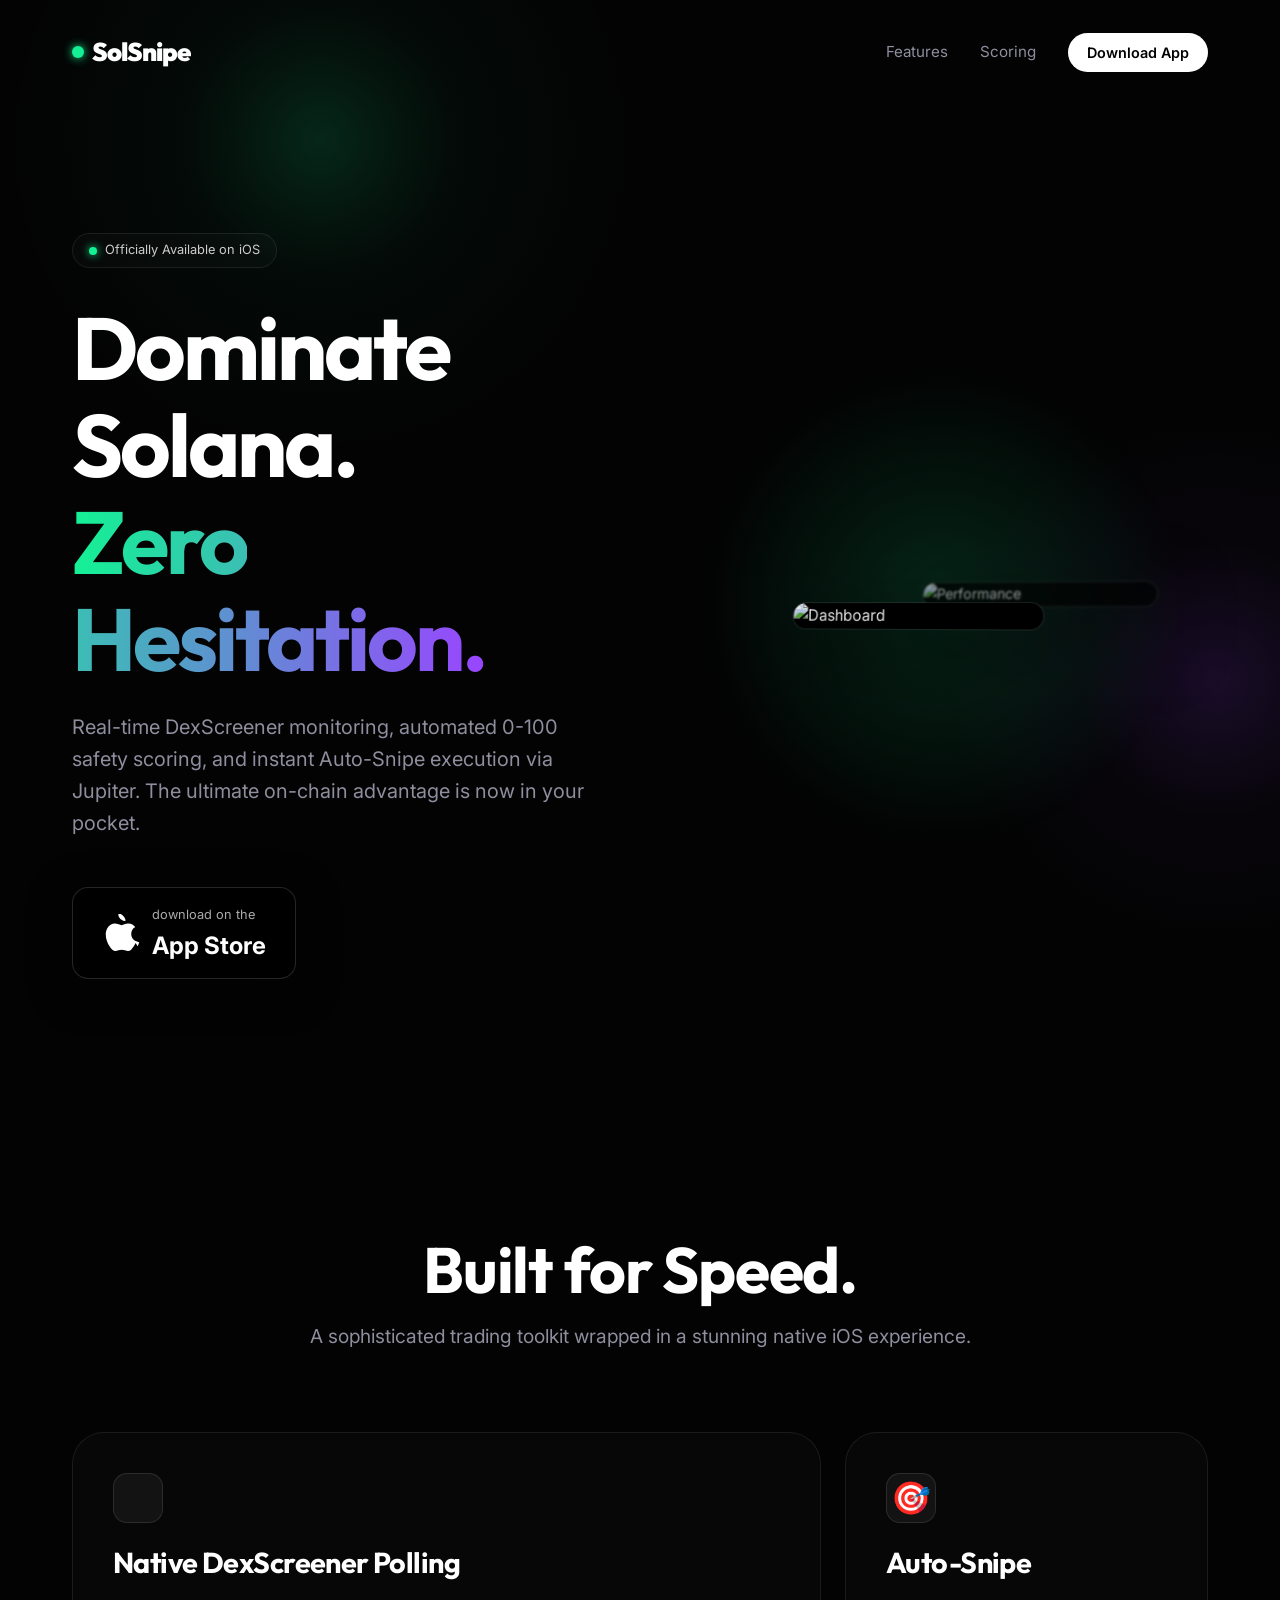
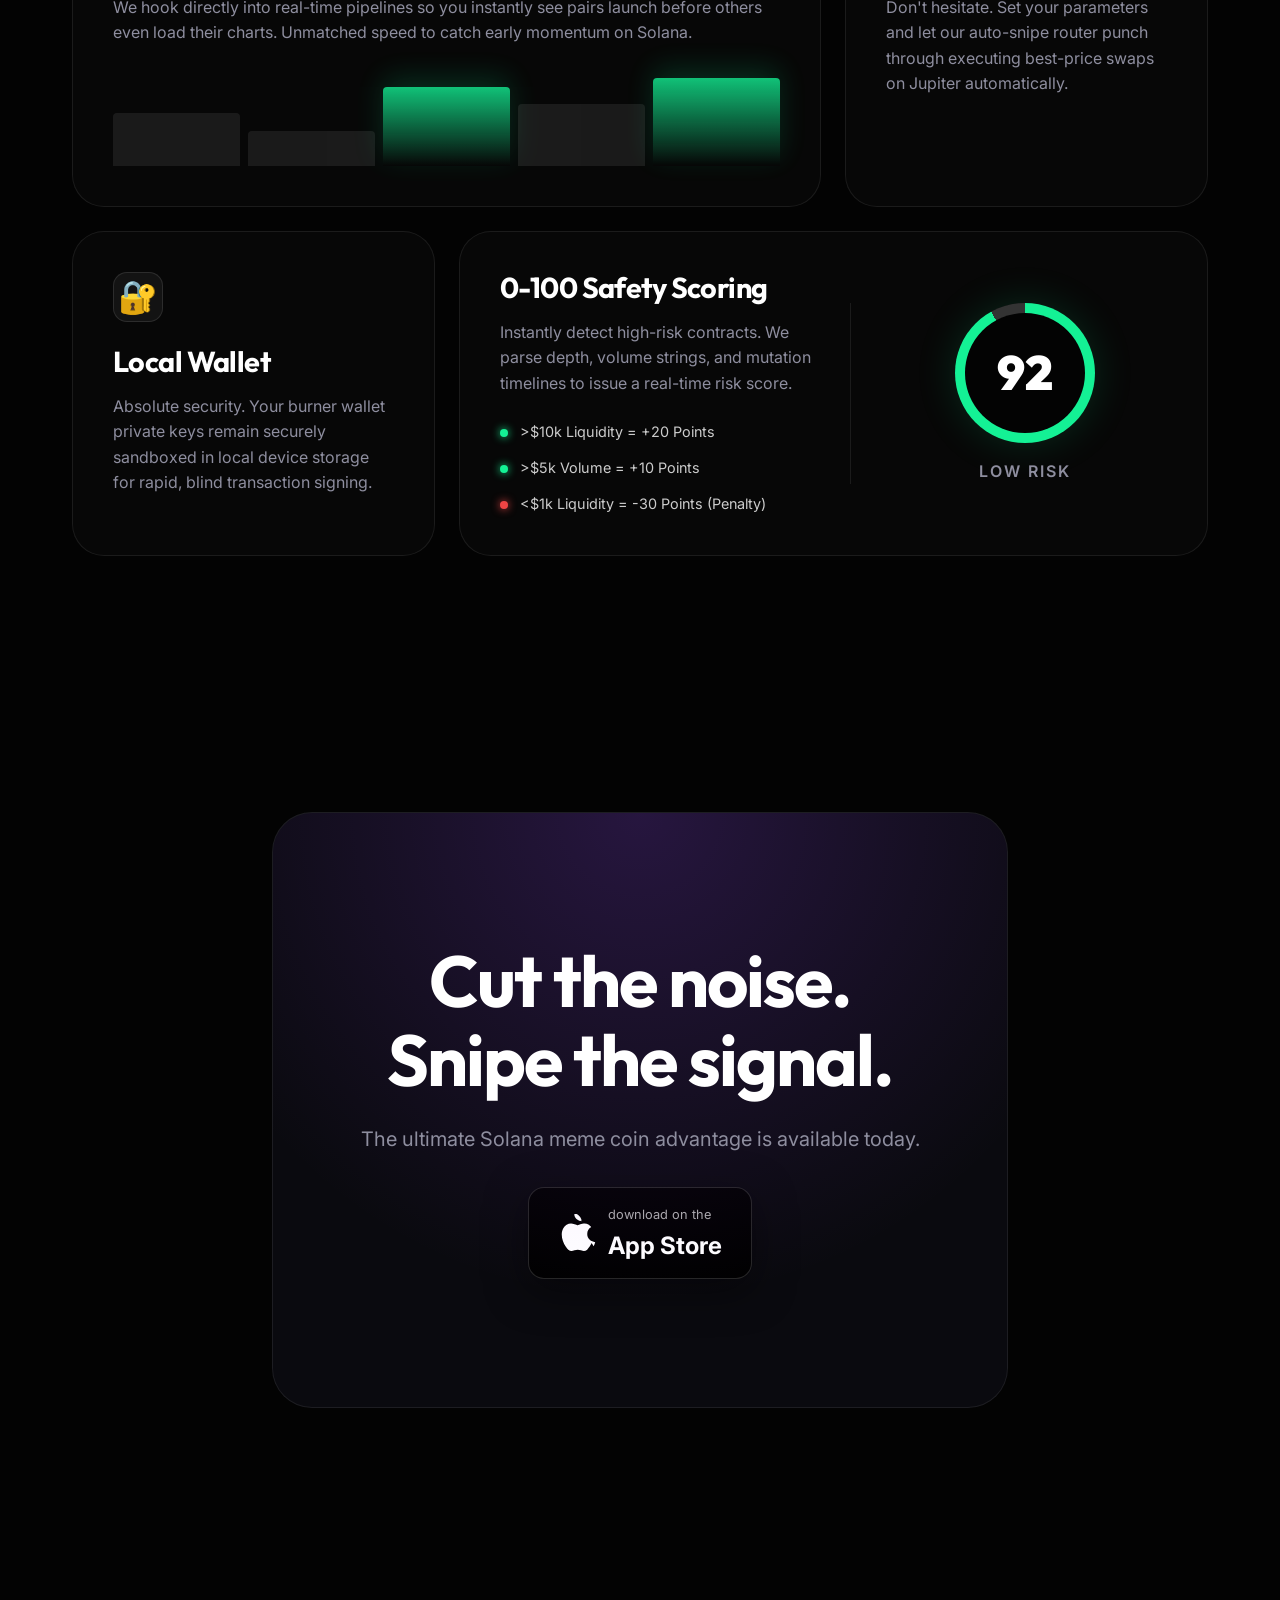
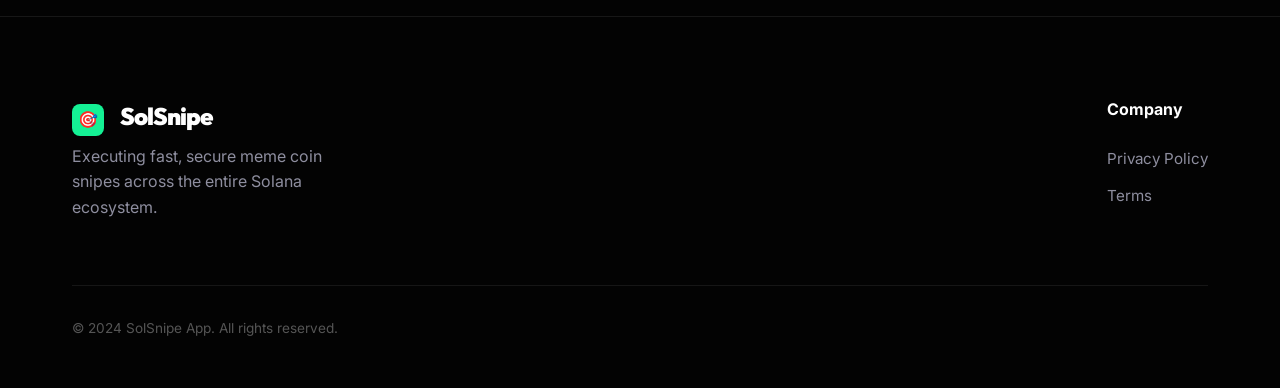
==== index.html @ 8130856f "Initial commit: SolSnipe landing page" ====
<!DOCTYPE html>
<html lang="en">
<head>
  <meta charset="UTF-8">
  <meta name="viewport" content="width=device-width, initial-scale=1.0">
  <meta name="description" content="SolSnipe - The ultimate Solana meme coin sniper and trading bot. Live DexScreener monitoring, Auto-Snipe, and Advanced Scoring.">
  <title>SolSnipe | Snipe Like a Pro - Now on iOS</title>
  <link rel="preconnect" href="https://fonts.googleapis.com">
  <link rel="preconnect" href="https://fonts.gstatic.com" crossorigin>
  <link href="https://fonts.googleapis.com/css2?family=Inter:wght@400;500;600&family=Outfit:wght@500;700;900&display=swap" rel="stylesheet">
  <link rel="stylesheet" href="style.css">
</head>
<body>
  
  <div class="glow-bg top-glow"></div>
  <div class="glow-bg middle-glow"></div>

  <!-- Navbar -->
  <nav class="navbar">
    <div class="container nav-content fade-in">
      <div class="logo">
        <span class="logo-icon">Target</span>
        <span class="logo-text">SolSnipe</span>
      </div>
      <div class="nav-links">
        <a href="#features">Features</a>
        <a href="#algorithm">Scoring</a>
        <a href="https://apps.apple.com/us/app/solsnipe/id6756920121" target="_blank" class="nav-store-btn">Download App</a>
      </div>
    </div>
  </nav>

  <!-- Hero Section -->
  <header class="hero section">
    <div class="container hero-layout">
      <div class="hero-content">
        <div class="badge-pill fade-in-up">
          <span class="pulse-dot"></span> Officially Available on iOS
        </div>
        <h1 class="hero-title fade-in-up delay-1">
          Dominate Solana.<br>
          <span class="gradient-text gradient-flow">Zero Hesitation.</span>
        </h1>
        <p class="hero-subtitle fade-in-up delay-2">
          Real-time DexScreener monitoring, automated 0-100 safety scoring, and instant Auto-Snipe execution via Jupiter. 
          The ultimate on-chain advantage is now in your pocket.
        </p>
        
        <div class="hero-cta fade-in-up delay-3">
          <a href="https://apps.apple.com/us/app/solsnipe/id6756920121" target="_blank" class="store-badge-large">
            <svg viewBox="0 0 170 170" width="38" height="38" fill="currentColor">
              <path d="M150.37 130.25c-2.45 5.66-5.35 10.87-8.71 15.66-4.58 6.53-8.33 11.05-11.22 13.56-4.48 4.12-9.28 6.23-14.42 6.35-3.69 0-8.14-1.05-13.32-3.18-5.197-2.12-9.973-3.17-14.34-3.17-4.58 0-9.492 1.05-14.746 3.17-5.262 2.13-9.501 3.24-12.742 3.35-4.929.21-9.842-1.96-14.746-6.52-3.13-2.73-7.045-7.41-11.735-14.04-5.032-7.08-9.169-15.29-12.41-24.65-3.471-10.11-5.211-19.9-5.211-29.378 0-10.857 2.346-20.221 7.045-28.068 3.693-6.303 8.606-11.275 14.746-14.925s12.793-5.51 19.948-5.629c3.915 0 9.049 1.211 15.429 3.591 6.362 2.388 10.447 3.599 12.238 3.599 1.339 0 5.877-1.416 13.57-4.239 7.275-2.618 13.415-3.702 18.445-3.275 13.63 1.1 23.87 6.473 30.68 16.153-12.19 7.386-18.22 17.731-18.1 31.002.11 10.337 3.86 18.939 11.23 25.869 6.73 6.051 14.88 9.571 24.47 10.514-1.63 6.09-4 12.35-7.1 18.79zm-46.73-98.397c-5.55-.382-11.51-2.903-17.88-7.562-6.195-4.526-10.279-10.485-12.247-17.883-.171-1.092-.257-2.4-.257-3.92 0-1.854.128-3.488.385-4.904 5.925.327 11.96 2.895 18.11 7.705 5.816 4.671 10.016 10.638 12.606 17.901.171 1.745.257 3.268.257 4.57 0 1.258-.086 2.668-.257 4.232-.239.052-.455.076-.641.076-.713 0-1.746-.072-3.076-.215z"/>
            </svg>
            <div class="badge-text" style="text-align: left;">
              <span class="sub">Download on the</span><br>
              <span class="main">App Store</span>
            </div>
          </a>
        </div>
      </div>

      <!-- Modern Float Gallery -->
      <div class="app-gallery perspective-container fade-in-up delay-4">
        <div class="phone-frame center">
          <img src="https://is1-ssl.mzstatic.com/image/thumb/PurpleSource211/v4/bf/36/c9/bf36c926-8941-8f54-78a0-087e69296e7c/IMG_3665.PNG/230x498bb.webp" alt="Dashboard" fetchpriority="high" loading="eager" />
        </div>
        <div class="phone-frame right parallax-slow">
          <img src="https://is1-ssl.mzstatic.com/image/thumb/PurpleSource221/v4/6e/3a/e2/6e3ae210-235b-a1d0-a81c-06c4bf003f1b/IMG_3666.PNG/230x498bb.webp" alt="Performance" fetchpriority="high" loading="eager" />
        </div>
        <div class="glow-underlay"></div>
      </div>
    </div>
  </header>

  <!-- Amazing Bento Grid Section -->
  <section class="section" id="features">
    <div class="container">
      <div class="section-title text-center reveal-on-scroll">
        <h2>Built for Speed.</h2>
        <p>A sophisticated trading toolkit wrapped in a stunning native iOS experience.</p>
      </div>

      <div class="bento-grid">
        <!-- Big Card -->
        <div class="bento-card span-2 highlight-card reveal-on-scroll">
          <div class="bento-icon chart-icon"></div>
          <h3>Native DexScreener Polling</h3>
          <p>We hook directly into real-time pipelines so you instantly see pairs launch before others even load their charts. Unmatched speed to catch early momentum on Solana.</p>
          <div class="abstract-chart-art">
             <div class="bar h-60"></div><div class="bar h-40"></div><div class="bar h-90 green"></div><div class="bar h-70"></div><div class="bar h-100 green"></div>
          </div>
        </div>

        <!-- Single Card -->
        <div class="bento-card reveal-on-scroll delay-1">
          <div class="bento-icon target-icon">🎯</div>
          <h3>Auto-Snipe</h3>
          <p>Don't hesitate. Set your parameters and let our auto-snipe router punch through executing best-price swaps on Jupiter automatically.</p>
        </div>

        <!-- Single Card -->
        <div class="bento-card reveal-on-scroll">
          <div class="bento-icon shield-icon">🔐</div>
          <h3>Local Wallet</h3>
          <p>Absolute security. Your burner wallet private keys remain securely sandboxed in local device storage for rapid, blind transaction signing.</p>
        </div>

        <!-- Wide Card -->
        <div class="bento-card span-2 analysis-card reveal-on-scroll delay-1" id="algorithm">
          <div class="bento-split">
            <div>
              <h3>0-100 Safety Scoring</h3>
              <p style="margin-bottom: 1.5rem;">Instantly detect high-risk contracts. We parse depth, volume strings, and mutation timelines to issue a real-time risk score.</p>
              <ul class="score-list">
                <li><span class="dot green"></span> &gt;$10k Liquidity = +20 Points</li>
                <li><span class="dot green"></span> &gt;$5k Volume = +10 Points</li>
                <li><span class="dot red"></span> &lt;$1k Liquidity = -30 Points (Penalty)</li>
              </ul>
            </div>
            <div class="score-gauge-container">
              <div class="gauge">
                <div class="gauge-center">92</div>
              </div>
              <p class="gauge-label">Low Risk</p>
            </div>
          </div>
        </div>
      </div>
    </div>
  </section>

  <!-- Massive CTA Section -->
  <section class="section relative">
    <div class="container container-narrow">
      <div class="cta-masterpiece reveal-on-scroll">
        <div class="cta-bg-fx"></div>
        <h2>Cut the noise.<br>Snipe the signal.</h2>
        <p>The ultimate Solana meme coin advantage is available today.</p>
        <a href="https://apps.apple.com/us/app/solsnipe/id6756920121" target="_blank" class="store-badge-large cta-button-hover" style="margin-top: 2rem;">
            <svg viewBox="0 0 170 170" width="38" height="38" fill="currentColor">
              <path d="M150.37 130.25c-2.45 5.66-5.35 10.87-8.71 15.66-4.58 6.53-8.33 11.05-11.22 13.56-4.48 4.12-9.28 6.23-14.42 6.35-3.69 0-8.14-1.05-13.32-3.18-5.197-2.12-9.973-3.17-14.34-3.17-4.58 0-9.492 1.05-14.746 3.17-5.262 2.13-9.501 3.24-12.742 3.35-4.929.21-9.842-1.96-14.746-6.52-3.13-2.73-7.045-7.41-11.735-14.04-5.032-7.08-9.169-15.29-12.41-24.65-3.471-10.11-5.211-19.9-5.211-29.378 0-10.857 2.346-20.221 7.045-28.068 3.693-6.303 8.606-11.275 14.746-14.925s12.793-5.51 19.948-5.629c3.915 0 9.049 1.211 15.429 3.591 6.362 2.388 10.447 3.599 12.238 3.599 1.339 0 5.877-1.416 13.57-4.239 7.275-2.618 13.415-3.702 18.445-3.275 13.63 1.1 23.87 6.473 30.68 16.153-12.19 7.386-18.22 17.731-18.1 31.002.11 10.337 3.86 18.939 11.23 25.869 6.73 6.051 14.88 9.571 24.47 10.514-1.63 6.09-4 12.35-7.1 18.79zm-46.73-98.397c-5.55-.382-11.51-2.903-17.88-7.562-6.195-4.526-10.279-10.485-12.247-17.883-.171-1.092-.257-2.4-.257-3.92 0-1.854.128-3.488.385-4.904 5.925.327 11.96 2.895 18.11 7.705 5.816 4.671 10.016 10.638 12.606 17.901.171 1.745.257 3.268.257 4.57 0 1.258-.086 2.668-.257 4.232-.239.052-.455.076-.641.076-.713 0-1.746-.072-3.076-.215z"/>
            </svg>
            <div class="badge-text" style="text-align: left;">
              <span class="sub">Download on the</span><br>
              <span class="main">App Store</span>
            </div>
        </a>
      </div>
    </div>
  </section>

  <footer class="footer">
    <div class="container relative z-10">
      <div class="footer-split">
        <div class="footer-brand">
          <div class="icon-logo">🎯</div>
          <span class="logo-text" style="font-size: 1.5rem;">SolSnipe</span>
          <p style="margin-top: 0.5rem; max-width: 300px; color: var(--text-muted);">Executing fast, secure meme coin snipes across the entire Solana ecosystem.</p>
        </div>
        
        <div class="footer-links-grid" style="display: flex; gap: 2rem; justify-content: flex-end;">
          <div class="link-column">
             <h4>Company</h4>
             <a href="https://ghassanjaa.github.io/solsnipe-support/">Privacy Policy</a>
             <a href="https://ghassanjaa.github.io/solsnipe-support/">Terms</a>
          </div>
        </div>
      </div>
      
      <div class="footer-end">
        <span>© 2024 SolSnipe App. All rights reserved.</span>
      </div>
    </div>
  </footer>

  <script>
    document.addEventListener("DOMContentLoaded", () => {
      const observer = new IntersectionObserver((entries) => {
        entries.forEach(entry => {
          if (entry.isIntersecting) {
            entry.target.classList.add('visible');
            observer.unobserve(entry.target); // Unobserve to improve scroll performance
          }
        });
      }, { threshold: 0.1 });

      document.querySelectorAll('.reveal-on-scroll').forEach(el => observer.observe(el));
    });
  </script>
</body>
</html>
---- style.css ----
:root {
  --bg-pure: #030303;
  --sol-green: #14F195;
  --sol-purple: #9945FF;
  --text-main: #FFFFFF;
  --text-muted: #8E8E9F;
  --border-glass: rgba(255, 255, 255, 0.08);
  --bg-glass: rgba(255, 255, 255, 0.02);
  --bg-glass-hover: rgba(255, 255, 255, 0.05);
  --font-sans: 'Inter', sans-serif;
  --font-display: 'Outfit', sans-serif;
}

* { box-sizing: border-box; margin: 0; padding: 0; }
body { background: var(--bg-pure); color: var(--text-main); font-family: var(--font-sans); line-height: 1.6; overflow-x: hidden; }

/* typography */
h1, h2, h3 { font-family: var(--font-display); font-weight: 700; line-height: 1.1; letter-spacing: -0.02em; }
.text-center { text-align: center; }
.relative { position: relative; }
.z-10 { z-index: 10; }

.gradient-text {
  background: linear-gradient(90deg, var(--sol-green), var(--sol-purple), #5eead4);
  background-size: 200% auto;
  -webkit-background-clip: text;
  background-clip: text;
  -webkit-text-fill-color: transparent;
}
.gradient-flow { animation: text-flow 6s linear infinite; }
@keyframes text-flow { to { background-position: 200% center; } }

.container { max-width: 1200px; margin: 0 auto; padding: 0 2rem; position: relative; }
.container-narrow { max-width: 800px; }
.section { padding: 8rem 0; }

/* Abstract Glows (Optimized out filter:blur for performance) */
.glow-bg { position: absolute; border-radius: 50%; opacity: 0.15; pointer-events: none; z-index: -1; }
.top-glow { top: -20%; left: 0%; width: 50vw; height: 50vw; background: radial-gradient(circle, var(--sol-green) 0%, rgba(20,241,149,0.2) 30%, transparent 70%); }
.middle-glow { top: 40%; right: -20%; width: 50vw; height: 50vw; background: radial-gradient(circle, var(--sol-purple) 0%, rgba(153,69,255,0.2) 30%, transparent 60%); }

/* Nav */
.navbar { padding: 2rem 0; position: relative; z-index: 100; }
.nav-content { display: flex; justify-content: space-between; align-items: center; }
.logo { display: flex; align-items: center; gap: 0.5rem; }
.logo-icon { background: var(--sol-green); width: 12px; height: 12px; border-radius: 50%; text-indent: -999px; box-shadow: 0 0 10px var(--sol-green); }
.logo-text { font-family: var(--font-display); font-weight: 900; font-size: 1.6rem; letter-spacing: -1px; }

.nav-links { display: flex; align-items: center; gap: 2rem; }
.nav-links a:not(.nav-store-btn) { color: var(--text-muted); font-size: 0.95rem; text-decoration: none; transition: color 0.2s; }
.nav-links a:not(.nav-store-btn):hover { color: #fff; }

.nav-store-btn { padding: 0.5rem 1.2rem; background: #fff; color: #000; font-weight: 600; border-radius: 99px; text-decoration: none; font-size: 0.9rem; transition: transform 0.2s; }
.nav-store-btn:hover { transform: scale(1.05); }

/* Hero */
.hero-layout { display: flex; align-items: center; gap: 4rem; justify-content: space-between; min-height: 80vh; }
.hero-content { flex: 1; min-width: 400px; max-width: 600px; }

.badge-pill { display: inline-flex; align-items: center; gap: 0.5rem; padding: 0.4rem 1rem; border-radius: 999px; border: 1px solid var(--border-glass); background: var(--bg-glass); font-size: 0.8rem; margin-bottom: 2rem; color: #ccc; }
.pulse-dot { width: 8px; height: 8px; background: var(--sol-green); border-radius: 50%; box-shadow: 0 0 8px var(--sol-green); animation: pulse 2s infinite; }
@keyframes pulse { 0% { opacity: 1; box-shadow: 0 0 0 0px rgba(20,241,149, 0.4); } 70% { opacity: 0.6; box-shadow: 0 0 0 10px rgba(20,241,149, 0); } 100% { opacity: 1; box-shadow: 0 0 0 0px rgba(20,241,149, 0); } }

.hero-title { font-size: 5.5rem; letter-spacing: -3px; margin-bottom: 1.5rem; }
.hero-subtitle { font-size: 1.25rem; color: var(--text-muted); margin-bottom: 3rem; }

/* Apple Badge */
.store-badge-large { display: inline-flex; align-items: center; gap: 12px; border: 1px solid rgba(255,255,255,0.15); background: #000; padding: 0.8rem 1.8rem; border-radius: 16px; text-decoration: none; color: #fff; transition: all 0.3s cubic-bezier(0.4, 0, 0.2, 1); box-shadow: 0 10px 40px rgba(0,0,0,0.5); }
.store-badge-large:hover { border-color: rgba(255,255,255,0.4); transform: translateY(-3px) scale(1.02); box-shadow: 0 20px 40px rgba(153, 69, 255, 0.3); }
.badge-text .sub { font-size: 0.8rem; color: #aaa; text-transform: lowercase; }
.badge-text .main { font-size: 1.5rem; font-weight: 700; }

/* Perspective App Gallery */
.perspective-container { flex: 1; position: relative; height: 600px; display: flex; align-items: center; justify-content: center; transform-style: preserve-3d; perspective: 1200px; }
.phone-frame { border-radius: 36px; overflow: hidden; background: #000; box-shadow: 0 25px 80px rgba(0,0,0,0.8), 0 0 0 1px rgba(255,255,255,0.1); width: 260px; position: absolute; transition: transform 0.5s ease-out; }
.phone-frame img { width: 100%; display: block; filter: brightness(0.9); transition: filter 0.3s; }
.phone-frame:hover img { filter: brightness(1.1); }

.center { z-index: 10; margin-left: -50px; margin-top: 20px; transform: rotateY(-15deg) rotateX(5deg); }
.right { z-index: 5; margin-left: 140px; margin-top: -60px; transform: rotateY(-20deg) rotateX(10deg) translateZ(-100px); filter: blur(1px); opacity: 0.7; }
.glow-underlay { position: absolute; width: 100%; height: 100%; background: radial-gradient(circle, var(--sol-green) 0%, transparent 60%); opacity: 0.15; z-index: 1; pointer-events: none; }

/* Bento Grid */
.section-title h2 { font-size: 4rem; margin-bottom: 1rem; }
.section-title p { font-size: 1.2rem; color: var(--text-muted); }
.section-title { margin-bottom: 5rem; }

.bento-grid { display: grid; grid-template-columns: repeat(3, 1fr); gap: 1.5rem; grid-auto-rows: minmax(280px, auto); }
.bento-card { background: var(--bg-glass); border: 1px solid var(--border-glass); border-radius: 32px; padding: 2.5rem; transition: background 0.3s, border-color 0.3s; overflow: hidden; position: relative; display: flex; flex-direction: column; }
.bento-card:hover { background: var(--bg-glass-hover); border-color: rgba(255,255,255,0.2); }
.bento-card.span-2 { grid-column: span 2; }
.bento-icon { font-size: 2rem; margin-bottom: 1.5rem; width: 50px; height: 50px; display: flex; align-items: center; justify-content: center; background: rgba(255,255,255,0.05); border-radius: 14px; border: 1px solid rgba(255,255,255,0.1); }

.bento-card h3 { font-size: 1.8rem; margin-bottom: 1rem; }
.bento-card p { color: var(--text-muted); font-size: 1rem; }

/* Abstract art inside card */
.highlight-card { justify-content: flex-start; }
.abstract-chart-art { margin-top: auto; padding-top: 2rem; display: flex; align-items: flex-end; gap: 8px; height: 120px; opacity: 0.8; }
.bar { flex: 1; background: rgba(255,255,255,0.1); border-radius: 4px 4px 0 0; }
.bar.green { background: linear-gradient(0deg, transparent, var(--sol-green)); box-shadow: 0 -10px 30px rgba(20,241,149,0.2); }
.h-40 { height: 40%; } .h-60 { height: 60%; } .h-70 { height: 70%; } .h-90 { height: 90%; } .h-100 { height: 100%; }

.bento-split { display: grid; grid-template-columns: 1fr 1fr; gap: 2rem; align-items: center; height: 100%; }
.score-list { list-style: none; display: flex; flex-direction: column; gap: 0.8rem; font-size: 0.9rem; color: #ccc; }
.dot { display: inline-block; width: 8px; height: 8px; border-radius: 50%; margin-right: 8px; }
.dot.green { background: var(--sol-green); box-shadow: 0 0 8px var(--sol-green); }
.dot.red { background: #ef4444; box-shadow: 0 0 8px #ef4444; }

.score-gauge-container { display: flex; flex-direction: column; align-items: center; justify-content: center; border-left: 1px solid var(--border-glass); padding-left: 2rem; }
.gauge { width: 140px; height: 140px; background: conic-gradient(var(--sol-green) 92%, #333 0%); border-radius: 50%; display: flex; align-items: center; justify-content: center; box-shadow: 0 0 40px rgba(20,241,149,0.15); margin-bottom: 1rem; }
.gauge-center { width: 120px; height: 120px; background: var(--bg-pure); border-radius: 50%; display: flex; align-items: center; justify-content: center; font-family: var(--font-display); font-size: 3rem; font-weight: 900; }
.gauge-label { color: var(--sol-green); font-weight: 600; text-transform: uppercase; letter-spacing: 2px; font-size: 0.85rem; }

/* CTA Masterpiece */
.cta-masterpiece { padding: 8rem 0; text-align: center; position: relative; display: flex; flex-direction: column; align-items: center; border-radius: 40px; overflow: hidden; background: #0a0a0f; border: 1px solid var(--border-glass); }
.cta-bg-fx { position: absolute; inset: 0; background: radial-gradient(circle at top, rgba(153,69,255,0.2) 0%, transparent 70%); pointer-events: none; }
.cta-masterpiece h2 { font-size: 4.5rem; letter-spacing: -2px; margin-bottom: 1.5rem; z-index: 2; position: relative; }
.cta-masterpiece p { font-size: 1.25rem; color: var(--text-muted); z-index: 2; position: relative; }

/* Footer Ultra Clean */
.footer { border-top: 1px solid var(--border-glass); padding: 5rem 0 3rem 0; margin-top: 5rem; }
.footer-split { display: grid; grid-template-columns: 2fr 1fr; gap: 4rem; margin-bottom: 4rem; }
.icon-logo { background: var(--sol-green); color: #000; width: 32px; height: 32px; display: inline-flex; align-items: center; justify-content: center; border-radius: 8px; margin-right: 12px; font-size: 1rem; }
.footer-links-grid { display: grid; grid-template-columns: 1fr 1fr; gap: 2rem; }
.link-column h4 { color: #fff; font-size: 1rem; margin-bottom: 1.5rem; }
.link-column a { display: block; color: var(--text-muted); text-decoration: none; font-size: 0.95rem; margin-bottom: 0.8rem; transition: color 0.3s; }
.link-column a:hover { color: #fff; }
.footer-end { border-top: 1px solid var(--border-glass); padding-top: 2rem; color: #555; font-size: 0.85rem; display: flex; justify-content: space-between; }

/* Animations & Utilities */
.fade-in { animation: fadeIn 1s ease-out forwards; }
@keyframes fadeIn { from { opacity: 0; } to { opacity: 1; } }

.fade-in-up { animation: fadeInUp 1s cubic-bezier(0.16, 1, 0.3, 1) forwards; opacity: 0; transform: translateY(40px); }
@keyframes fadeInUp { to { opacity: 1; transform: translateY(0); } }

.delay-1 { animation-delay: 0.15s; } .delay-2 { animation-delay: 0.3s; } .delay-3 { animation-delay: 0.45s; } .delay-4 { animation-delay: 0.6s; }

.reveal-on-scroll { opacity: 0; transform: translateY(40px); transition: opacity 0.8s cubic-bezier(0.16, 1, 0.3, 1), transform 0.8s cubic-bezier(0.16, 1, 0.3, 1); will-change: opacity, transform; }
.reveal-on-scroll.visible { opacity: 1; transform: translateY(0); }

/* Responsive adjustments */
@media (max-width: 1024px) {
   .hero-layout { flex-direction: column; text-align: center; padding-top: 4rem; }
   .hero-content { align-items: center; display: flex; flex-direction: column; }
   .hero-title { font-size: 4.5rem; }
   .perspective-container { height: 400px; transform: scale(0.8); }
   .bento-grid { grid-template-columns: 1fr 1fr; }
}

@media (max-width: 768px) {
  .hero-title { font-size: 3.5rem; }
  .bento-grid { grid-template-columns: 1fr; }
  .bento-card.span-2 { grid-column: span 1; }
  .bento-split { grid-template-columns: 1fr; text-align: center; gap: 2rem; }
  .score-gauge-container { border-left: none; padding-left: 0; border-top: 1px solid var(--border-glass); padding-top: 2rem; }
  .nav-links { display: none; }
  .cta-masterpiece h2 { font-size: 3rem; }
  .footer-split { grid-template-columns: 1fr; gap: 3rem; }
}
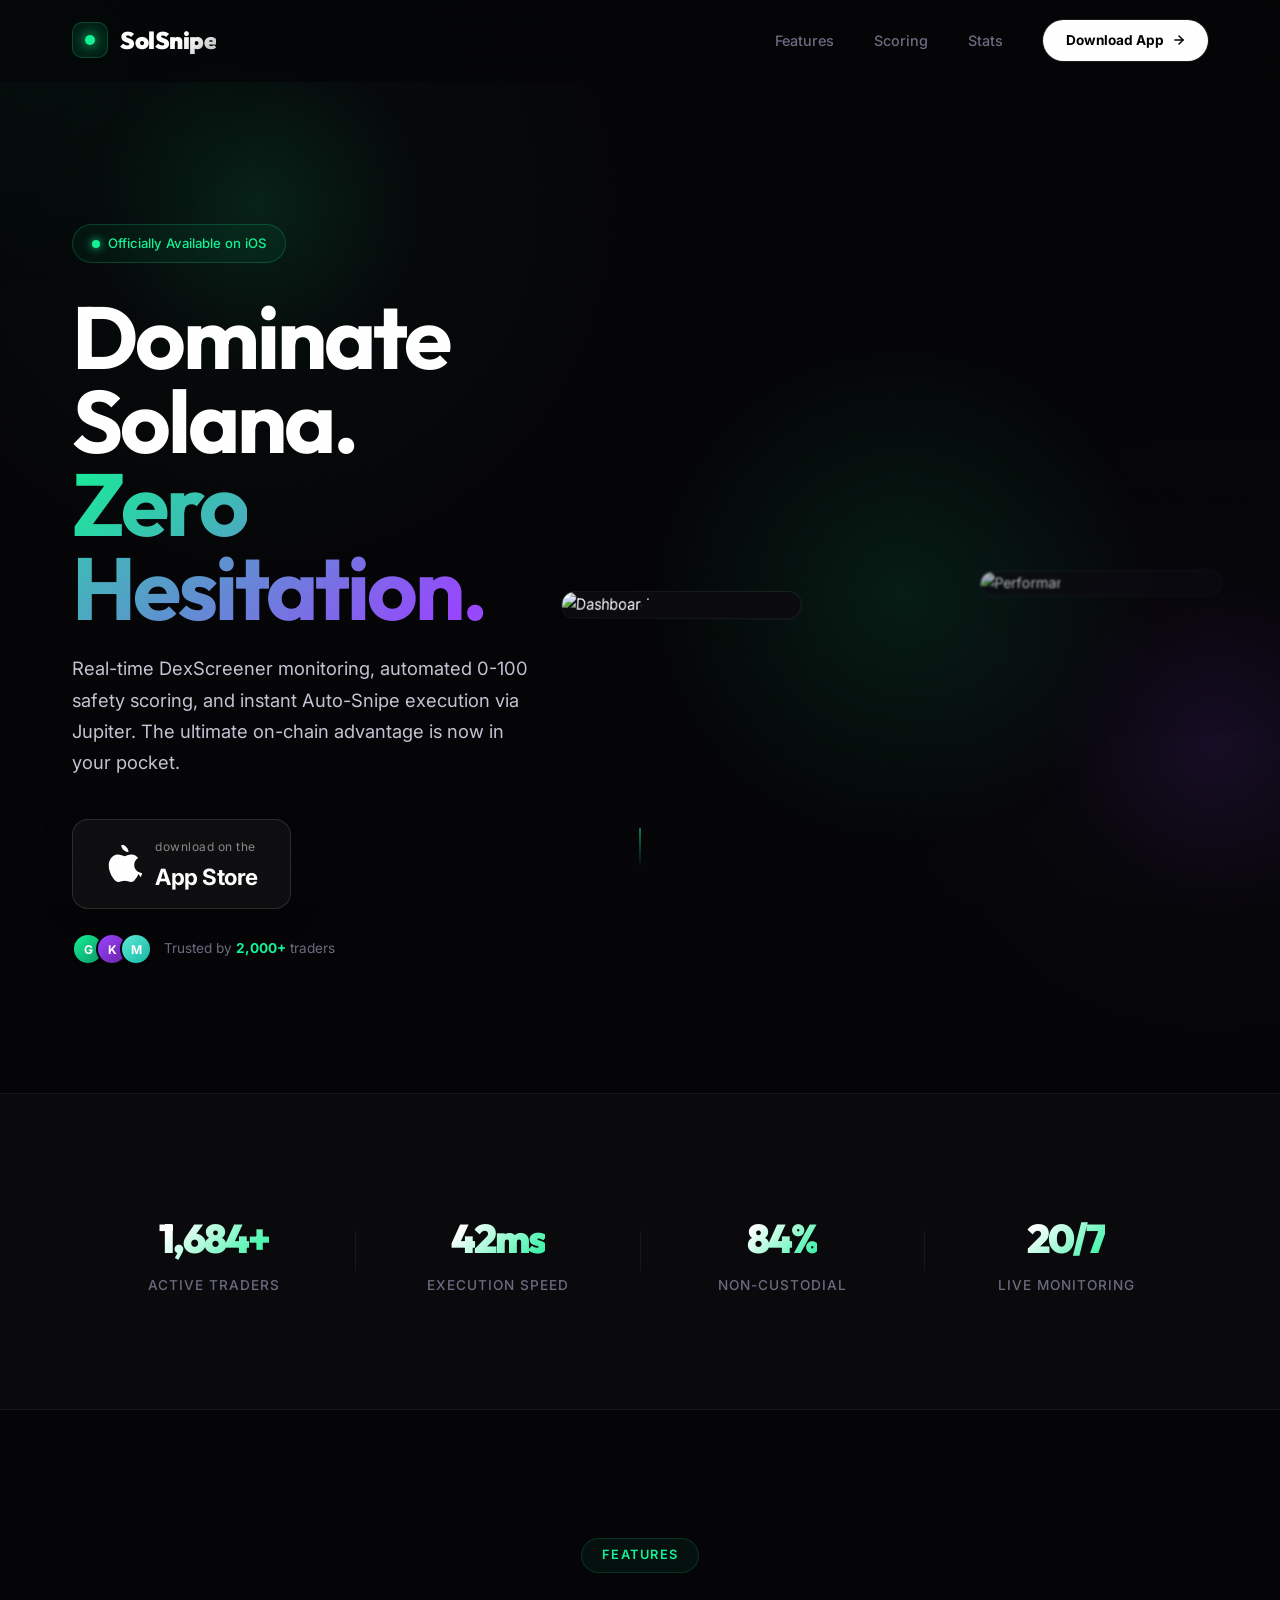
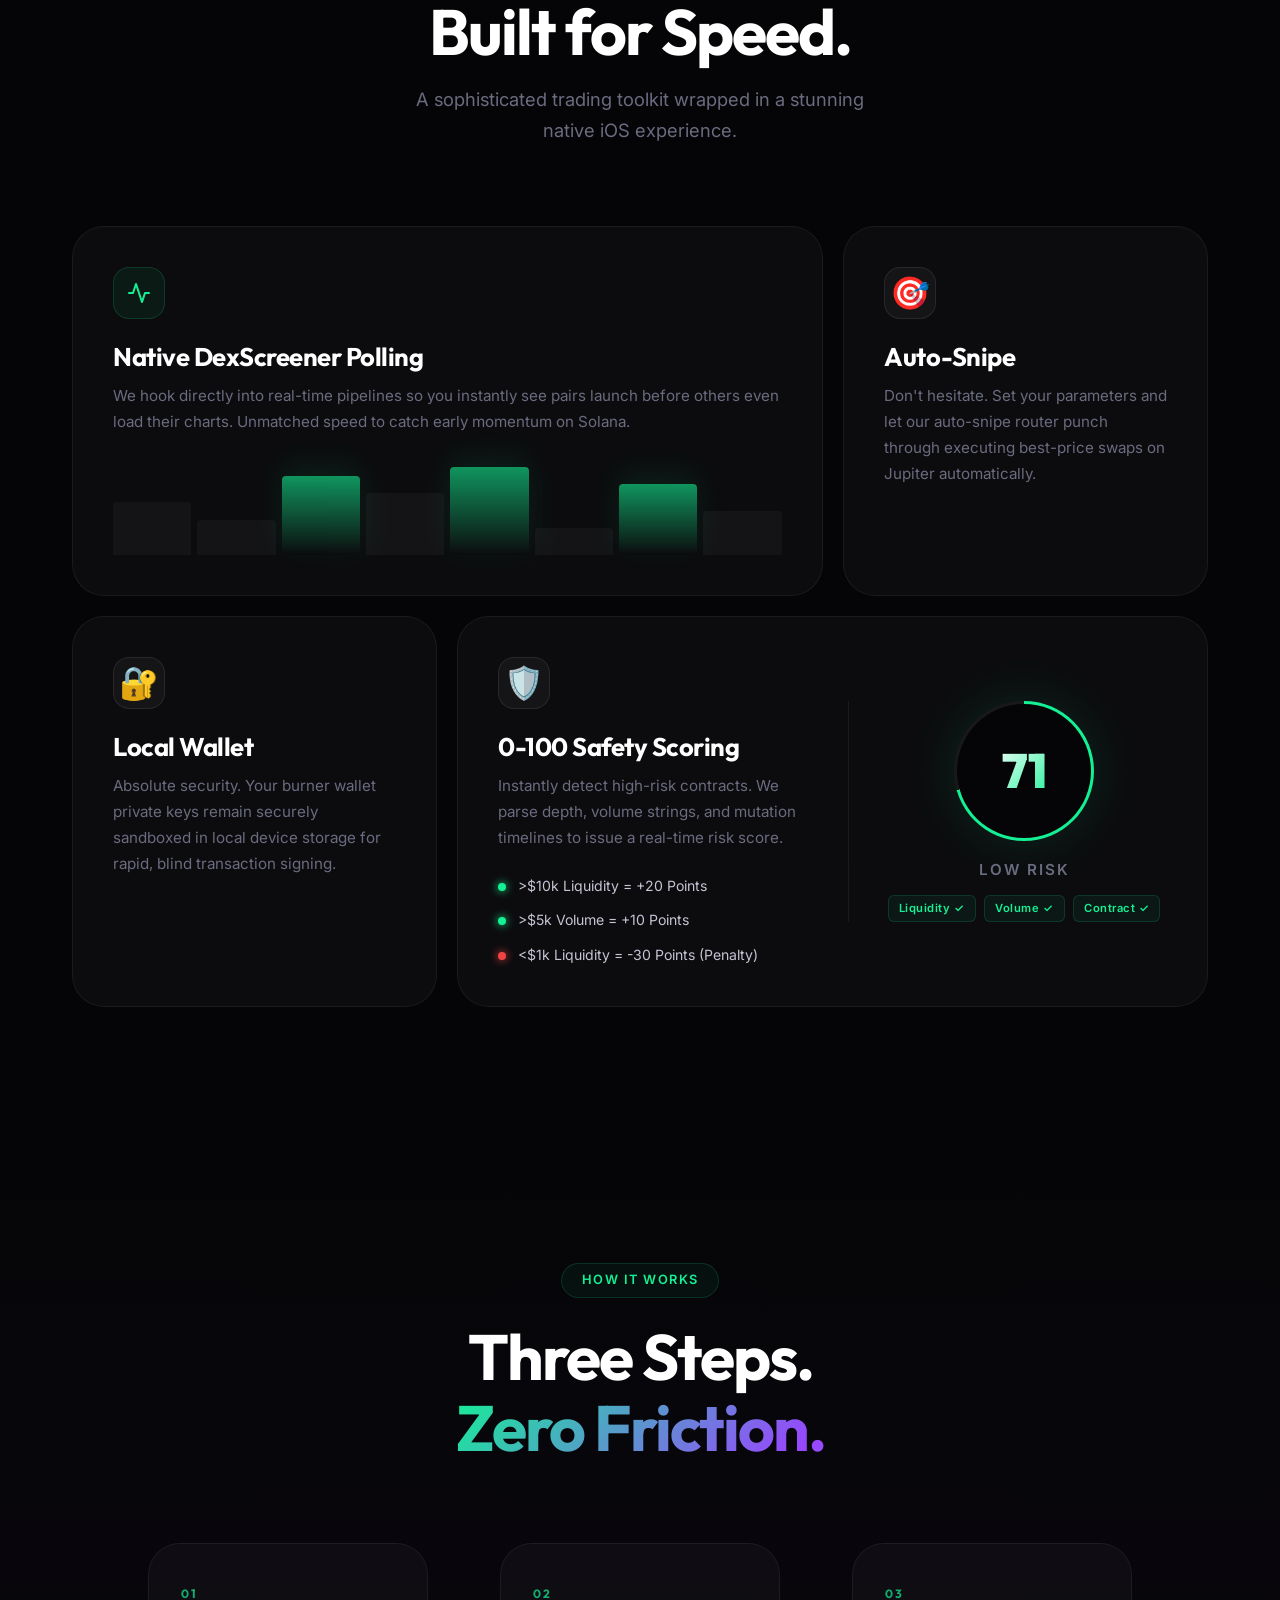
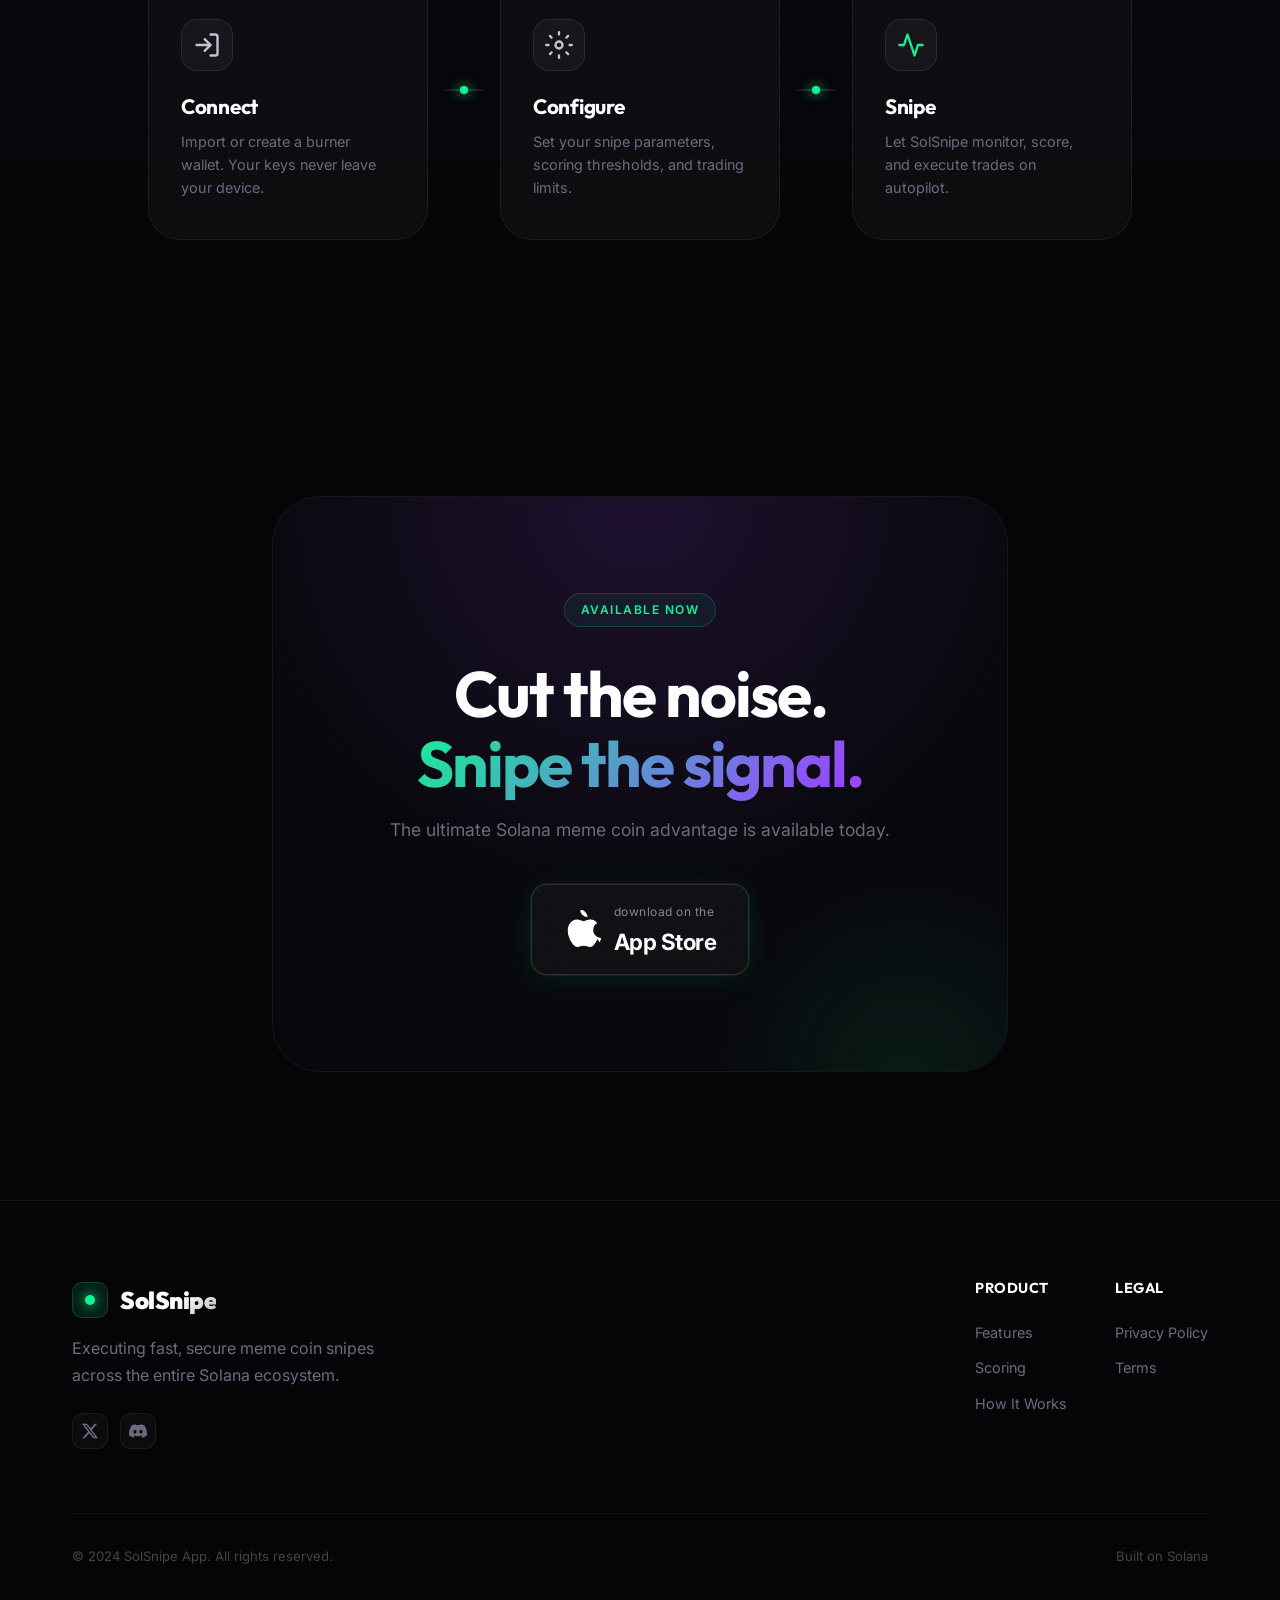
==== commit adecb21a: "Modern redesign: enhanced UI with glassmorphism, animations, stats bar, how-it-works section, cursor" ====
--- a/index.html
+++ b/index.html
@@ -7,31 +7,38 @@
   <title>SolSnipe | Snipe Like a Pro - Now on iOS</title>
   <link rel="preconnect" href="https://fonts.googleapis.com">
   <link rel="preconnect" href="https://fonts.gstatic.com" crossorigin>
-  <link href="https://fonts.googleapis.com/css2?family=Inter:wght@400;500;600&family=Outfit:wght@500;700;900&display=swap" rel="stylesheet">
+  <link href="https://fonts.googleapis.com/css2?family=Inter:wght@400;500;600;700&family=Outfit:wght@500;700;900&display=swap" rel="stylesheet">
   <link rel="stylesheet" href="style.css">
 </head>
 <body>
-  
+
+  <div class="noise-overlay"></div>
   <div class="glow-bg top-glow"></div>
   <div class="glow-bg middle-glow"></div>
-
-  <!-- Navbar -->
-  <nav class="navbar">
-    <div class="container nav-content fade-in">
+  <div class="cursor-glow" id="cursorGlow"></div>
+
+  <nav class="navbar" id="navbar">
+    <div class="container nav-content">
       <div class="logo">
-        <span class="logo-icon">Target</span>
+        <div class="logo-icon-wrap"><div class="logo-dot"></div></div>
         <span class="logo-text">SolSnipe</span>
       </div>
-      <div class="nav-links">
+      <div class="nav-links" id="navLinks">
         <a href="#features">Features</a>
         <a href="#algorithm">Scoring</a>
-        <a href="https://apps.apple.com/us/app/solsnipe/id6756920121" target="_blank" class="nav-store-btn">Download App</a>
-      </div>
+        <a href="#stats">Stats</a>
+        <a href="https://apps.apple.com/us/app/solsnipe/id6756920121" target="_blank" class="nav-store-btn">
+          <span>Download App</span>
+          <svg width="14" height="14" viewBox="0 0 24 24" fill="none" stroke="currentColor" stroke-width="2.5" stroke-linecap="round" stroke-linejoin="round"><path d="M5 12h14"/><path d="m12 5 7 7-7 7"/></svg>
+        </a>
+      </div>
+      <button class="mobile-menu-btn" id="mobileMenuBtn" aria-label="Toggle menu">
+        <span></span><span></span><span></span>
+      </button>
     </div>
   </nav>
 
-  <!-- Hero Section -->
-  <header class="hero section">
+  <header class="hero section" id="hero">
     <div class="container hero-layout">
       <div class="hero-content">
         <div class="badge-pill fade-in-up">
@@ -56,59 +63,114 @@
               <span class="main">App Store</span>
             </div>
           </a>
-        </div>
-      </div>
-
-      <!-- Modern Float Gallery -->
+          <div class="hero-social-proof fade-in-up delay-4">
+            <div class="hero-avatars">
+              <div class="avatar" style="background: linear-gradient(135deg, #14F195, #0d9669);">G</div>
+              <div class="avatar" style="background: linear-gradient(135deg, #9945FF, #6b21a8);">K</div>
+              <div class="avatar" style="background: linear-gradient(135deg, #5eead4, #14b8a6);">M</div>
+            </div>
+            <span>Trusted by <strong>2,000+</strong> traders</span>
+          </div>
+        </div>
+      </div>
+
       <div class="app-gallery perspective-container fade-in-up delay-4">
-        <div class="phone-frame center">
+        <div class="phone-frame center phone-mockup">
+          <div class="phone-notch"></div>
           <img src="https://is1-ssl.mzstatic.com/image/thumb/PurpleSource211/v4/bf/36/c9/bf36c926-8941-8f54-78a0-087e69296e7c/IMG_3665.PNG/230x498bb.webp" alt="Dashboard" fetchpriority="high" loading="eager" />
         </div>
-        <div class="phone-frame right parallax-slow">
+        <div class="phone-frame right parallax-slow phone-mockup">
+          <div class="phone-notch"></div>
           <img src="https://is1-ssl.mzstatic.com/image/thumb/PurpleSource221/v4/6e/3a/e2/6e3ae210-235b-a1d0-a81c-06c4bf003f1b/IMG_3666.PNG/230x498bb.webp" alt="Performance" fetchpriority="high" loading="eager" />
         </div>
         <div class="glow-underlay"></div>
       </div>
     </div>
+
+    <div class="hero-scroll-indicator fade-in delay-4">
+      <div class="scroll-line"></div>
+    </div>
   </header>
 
-  <!-- Amazing Bento Grid Section -->
+  <section class="stats-bar section-sm" id="stats">
+    <div class="container">
+      <div class="stats-grid reveal-on-scroll">
+        <div class="stat-item">
+          <span class="stat-number" data-target="2000" data-suffix="+">0</span>
+          <span class="stat-label">Active Traders</span>
+        </div>
+        <div class="stat-divider"></div>
+        <div class="stat-item">
+          <span class="stat-number" data-target="50" data-suffix="ms">0</span>
+          <span class="stat-label">Execution Speed</span>
+        </div>
+        <div class="stat-divider"></div>
+        <div class="stat-item">
+          <span class="stat-number" data-target="100" data-suffix="%">0</span>
+          <span class="stat-label">Non-Custodial</span>
+        </div>
+        <div class="stat-divider"></div>
+        <div class="stat-item">
+          <span class="stat-number" data-target="24" data-suffix="/7">0</span>
+          <span class="stat-label">Live Monitoring</span>
+        </div>
+      </div>
+    </div>
+  </section>
+
   <section class="section" id="features">
     <div class="container">
-      <div class="section-title text-center reveal-on-scroll">
-        <h2>Built for Speed.</h2>
-        <p>A sophisticated trading toolkit wrapped in a stunning native iOS experience.</p>
+      <div class="section-header reveal-on-scroll">
+        <div class="section-badge">Features</div>
+        <h2 class="section-title">Built for Speed.</h2>
+        <p class="section-subtitle">A sophisticated trading toolkit wrapped in a stunning native iOS experience.</p>
       </div>
 
       <div class="bento-grid">
-        <!-- Big Card -->
         <div class="bento-card span-2 highlight-card reveal-on-scroll">
-          <div class="bento-icon chart-icon"></div>
+          <div class="card-glow"></div>
+          <div class="bento-icon-wrap chart-icon-wrap">
+            <svg width="24" height="24" viewBox="0 0 24 24" fill="none" stroke="currentColor" stroke-width="2" stroke-linecap="round" stroke-linejoin="round"><polyline points="22 12 18 12 15 21 9 3 6 12 2 12"/></svg>
+          </div>
           <h3>Native DexScreener Polling</h3>
           <p>We hook directly into real-time pipelines so you instantly see pairs launch before others even load their charts. Unmatched speed to catch early momentum on Solana.</p>
           <div class="abstract-chart-art">
-             <div class="bar h-60"></div><div class="bar h-40"></div><div class="bar h-90 green"></div><div class="bar h-70"></div><div class="bar h-100 green"></div>
-          </div>
-        </div>
-
-        <!-- Single Card -->
+            <div class="bar h-60"></div>
+            <div class="bar h-40"></div>
+            <div class="bar h-90 green"></div>
+            <div class="bar h-70"></div>
+            <div class="bar h-100 green"></div>
+            <div class="bar h-30"></div>
+            <div class="bar h-80 green"></div>
+            <div class="bar h-50"></div>
+          </div>
+        </div>
+
         <div class="bento-card reveal-on-scroll delay-1">
-          <div class="bento-icon target-icon">🎯</div>
+          <div class="card-glow"></div>
+          <div class="bento-icon-wrap"><span>🎯</span></div>
           <h3>Auto-Snipe</h3>
           <p>Don't hesitate. Set your parameters and let our auto-snipe router punch through executing best-price swaps on Jupiter automatically.</p>
-        </div>
-
-        <!-- Single Card -->
-        <div class="bento-card reveal-on-scroll">
-          <div class="bento-icon shield-icon">🔐</div>
+          <div class="card-arrow-icon">
+            <svg width="20" height="20" viewBox="0 0 24 24" fill="none" stroke="currentColor" stroke-width="2" stroke-linecap="round" stroke-linejoin="round"><path d="M5 12h14"/><path d="m12 5 7 7-7 7"/></svg>
+          </div>
+        </div>
+
+        <div class="bento-card reveal-on-scroll delay-2">
+          <div class="card-glow"></div>
+          <div class="bento-icon-wrap"><span>🔐</span></div>
           <h3>Local Wallet</h3>
           <p>Absolute security. Your burner wallet private keys remain securely sandboxed in local device storage for rapid, blind transaction signing.</p>
-        </div>
-
-        <!-- Wide Card -->
+          <div class="card-arrow-icon">
+            <svg width="20" height="20" viewBox="0 0 24 24" fill="none" stroke="currentColor" stroke-width="2" stroke-linecap="round" stroke-linejoin="round"><path d="M5 12h14"/><path d="m12 5 7 7-7 7"/></svg>
+          </div>
+        </div>
+
         <div class="bento-card span-2 analysis-card reveal-on-scroll delay-1" id="algorithm">
+          <div class="card-glow"></div>
           <div class="bento-split">
             <div>
+              <div class="bento-icon-wrap"><span>🛡️</span></div>
               <h3>0-100 Safety Scoring</h3>
               <p style="margin-bottom: 1.5rem;">Instantly detect high-risk contracts. We parse depth, volume strings, and mutation timelines to issue a real-time risk score.</p>
               <ul class="score-list">
@@ -118,10 +180,15 @@
               </ul>
             </div>
             <div class="score-gauge-container">
-              <div class="gauge">
-                <div class="gauge-center">92</div>
+              <div class="gauge" id="scoreGauge">
+                <div class="gauge-center"><span class="gauge-number" data-target="92">0</span></div>
               </div>
               <p class="gauge-label">Low Risk</p>
+              <div class="gauge-badges">
+                <span class="gauge-badge">Liquidity ✓</span>
+                <span class="gauge-badge">Volume ✓</span>
+                <span class="gauge-badge">Contract ✓</span>
+              </div>
             </div>
           </div>
         </div>
@@ -129,14 +196,59 @@
     </div>
   </section>
 
-  <!-- Massive CTA Section -->
+  <section class="section how-it-works" id="how">
+    <div class="container">
+      <div class="section-header reveal-on-scroll">
+        <div class="section-badge">How It Works</div>
+        <h2 class="section-title">Three Steps.<br><span class="gradient-text">Zero Friction.</span></h2>
+      </div>
+      <div class="steps-grid">
+        <div class="step-card reveal-on-scroll">
+          <div class="step-number">01</div>
+          <div class="step-icon-wrap">
+            <svg width="28" height="28" viewBox="0 0 24 24" fill="none" stroke="currentColor" stroke-width="2" stroke-linecap="round" stroke-linejoin="round"><path d="M15 3h4a2 2 0 0 1 2 2v14a2 2 0 0 1-2 2h-4"/><polyline points="10 17 15 12 10 7"/><line x1="15" y1="12" x2="3" y2="12"/></svg>
+          </div>
+          <h3>Connect</h3>
+          <p>Import or create a burner wallet. Your keys never leave your device.</p>
+        </div>
+        <div class="step-connector reveal-on-scroll">
+          <div class="connector-line"></div>
+          <div class="connector-dot"></div>
+        </div>
+        <div class="step-card reveal-on-scroll delay-1">
+          <div class="step-number">02</div>
+          <div class="step-icon-wrap">
+            <svg width="28" height="28" viewBox="0 0 24 24" fill="none" stroke="currentColor" stroke-width="2" stroke-linecap="round" stroke-linejoin="round"><circle cx="12" cy="12" r="3"/><path d="M12 1v2M12 21v2M4.22 4.22l1.42 1.42M18.36 18.36l1.42 1.42M1 12h2M21 12h2M4.22 19.78l1.42-1.42M18.36 5.64l1.42-1.42"/></svg>
+          </div>
+          <h3>Configure</h3>
+          <p>Set your snipe parameters, scoring thresholds, and trading limits.</p>
+        </div>
+        <div class="step-connector reveal-on-scroll delay-1">
+          <div class="connector-line"></div>
+          <div class="connector-dot"></div>
+        </div>
+        <div class="step-card reveal-on-scroll delay-2">
+          <div class="step-number">03</div>
+          <div class="step-icon-wrap">
+            <svg width="28" height="28" viewBox="0 0 24 24" fill="none" stroke="var(--sol-green)" stroke-width="2" stroke-linecap="round" stroke-linejoin="round"><polyline points="22 12 18 12 15 21 9 3 6 12 2 12"/></svg>
+          </div>
+          <h3>Snipe</h3>
+          <p>Let SolSnipe monitor, score, and execute trades on autopilot.</p>
+        </div>
+      </div>
+    </div>
+  </section>
+
   <section class="section relative">
     <div class="container container-narrow">
       <div class="cta-masterpiece reveal-on-scroll">
         <div class="cta-bg-fx"></div>
-        <h2>Cut the noise.<br>Snipe the signal.</h2>
-        <p>The ultimate Solana meme coin advantage is available today.</p>
-        <a href="https://apps.apple.com/us/app/solsnipe/id6756920121" target="_blank" class="store-badge-large cta-button-hover" style="margin-top: 2rem;">
+        <div class="cta-glow-orb"></div>
+        <div class="cta-content">
+          <div class="cta-badge">Available Now</div>
+          <h2>Cut the noise.<br><span class="gradient-text gradient-flow">Snipe the signal.</span></h2>
+          <p>The ultimate Solana meme coin advantage is available today.</p>
+          <a href="https://apps.apple.com/us/app/solsnipe/id6756920121" target="_blank" class="store-badge-large cta-button-hover">
             <svg viewBox="0 0 170 170" width="38" height="38" fill="currentColor">
               <path d="M150.37 130.25c-2.45 5.66-5.35 10.87-8.71 15.66-4.58 6.53-8.33 11.05-11.22 13.56-4.48 4.12-9.28 6.23-14.42 6.35-3.69 0-8.14-1.05-13.32-3.18-5.197-2.12-9.973-3.17-14.34-3.17-4.58 0-9.492 1.05-14.746 3.17-5.262 2.13-9.501 3.24-12.742 3.35-4.929.21-9.842-1.96-14.746-6.52-3.13-2.73-7.045-7.41-11.735-14.04-5.032-7.08-9.169-15.29-12.41-24.65-3.471-10.11-5.211-19.9-5.211-29.378 0-10.857 2.346-20.221 7.045-28.068 3.693-6.303 8.606-11.275 14.746-14.925s12.793-5.51 19.948-5.629c3.915 0 9.049 1.211 15.429 3.591 6.362 2.388 10.447 3.599 12.238 3.599 1.339 0 5.877-1.416 13.57-4.239 7.275-2.618 13.415-3.702 18.445-3.275 13.63 1.1 23.87 6.473 30.68 16.153-12.19 7.386-18.22 17.731-18.1 31.002.11 10.337 3.86 18.939 11.23 25.869 6.73 6.051 14.88 9.571 24.47 10.514-1.63 6.09-4 12.35-7.1 18.79zm-46.73-98.397c-5.55-.382-11.51-2.903-17.88-7.562-6.195-4.526-10.279-10.485-12.247-17.883-.171-1.092-.257-2.4-.257-3.92 0-1.854.128-3.488.385-4.904 5.925.327 11.96 2.895 18.11 7.705 5.816 4.671 10.016 10.638 12.606 17.901.171 1.745.257 3.268.257 4.57 0 1.258-.086 2.668-.257 4.232-.239.052-.455.076-.641.076-.713 0-1.746-.072-3.076-.215z"/>
             </svg>
@@ -144,7 +256,8 @@
               <span class="sub">Download on the</span><br>
               <span class="main">App Store</span>
             </div>
-        </a>
+          </a>
+        </div>
       </div>
     </div>
   </section>
@@ -153,39 +266,41 @@
     <div class="container relative z-10">
       <div class="footer-split">
         <div class="footer-brand">
-          <div class="icon-logo">🎯</div>
-          <span class="logo-text" style="font-size: 1.5rem;">SolSnipe</span>
-          <p style="margin-top: 0.5rem; max-width: 300px; color: var(--text-muted);">Executing fast, secure meme coin snipes across the entire Solana ecosystem.</p>
-        </div>
-        
-        <div class="footer-links-grid" style="display: flex; gap: 2rem; justify-content: flex-end;">
+          <div class="footer-logo-row">
+            <div class="logo-icon-wrap footer-logo-icon"><div class="logo-dot"></div></div>
+            <span class="logo-text" style="font-size: 1.5rem;">SolSnipe</span>
+          </div>
+          <p style="margin-top: 1rem; max-width: 320px; color: var(--text-muted); line-height: 1.7;">Executing fast, secure meme coin snipes across the entire Solana ecosystem.</p>
+          <div class="footer-social" style="margin-top: 1.5rem;">
+            <a href="#" class="social-link" aria-label="Twitter">
+              <svg width="18" height="18" viewBox="0 0 24 24" fill="currentColor"><path d="M18.244 2.25h3.308l-7.227 8.26 8.502 11.24H16.17l-5.214-6.817L4.99 21.75H1.68l7.73-8.835L1.254 2.25H8.08l4.713 6.231zm-1.161 17.52h1.833L7.084 4.126H5.117z"/></svg>
+            </a>
+            <a href="#" class="social-link" aria-label="Discord">
+              <svg width="18" height="18" viewBox="0 0 24 24" fill="currentColor"><path d="M20.317 4.37a19.791 19.791 0 0 0-4.885-1.515.074.074 0 0 0-.079.037c-.21.375-.444.864-.608 1.25a18.27 18.27 0 0 0-5.487 0 12.64 12.64 0 0 0-.617-1.25.077.077 0 0 0-.079-.037A19.736 19.736 0 0 0 3.677 4.37a.07.07 0 0 0-.032.027C.533 9.046-.32 13.58.099 18.057a.082.082 0 0 0 .031.057 19.9 19.9 0 0 0 5.993 3.03.078.078 0 0 0 .084-.028c.462-.63.874-1.295 1.226-1.994a.076.076 0 0 0-.041-.106 13.107 13.107 0 0 1-1.872-.892.077.077 0 0 1-.008-.128 10.2 10.2 0 0 0 .372-.292.074.074 0 0 1 .077-.01c3.928 1.793 8.18 1.793 12.062 0a.074.074 0 0 1 .078.01c.12.098.246.198.373.292a.077.077 0 0 1-.006.127 12.299 12.299 0 0 1-1.873.892.077.077 0 0 0-.041.107c.36.698.772 1.362 1.225 1.993a.076.076 0 0 0 .084.028 19.839 19.839 0 0 0 6.002-3.03.077.077 0 0 0 .032-.054c.5-5.177-.838-9.674-3.549-13.66a.061.061 0 0 0-.031-.03zM8.02 15.33c-1.183 0-2.157-1.085-2.157-2.419 0-1.333.956-2.419 2.157-2.419 1.21 0 2.176 1.095 2.157 2.42 0 1.333-.956 2.418-2.157 2.418zm7.975 0c-1.183 0-2.157-1.085-2.157-2.419 0-1.333.956-2.419 2.157-2.419 1.21 0 2.176 1.095 2.157 2.42 0 1.333-.956 2.418-2.157 2.418z"/></svg>
+            </a>
+          </div>
+        </div>
+        <div class="footer-links-grid" style="display: flex; gap: 3rem; justify-content: flex-end;">
           <div class="link-column">
-             <h4>Company</h4>
-             <a href="https://ghassanjaa.github.io/solsnipe-support/">Privacy Policy</a>
-             <a href="https://ghassanjaa.github.io/solsnipe-support/">Terms</a>
-          </div>
-        </div>
-      </div>
-      
+            <h4>Product</h4>
+            <a href="#features">Features</a>
+            <a href="#algorithm">Scoring</a>
+            <a href="#how">How It Works</a>
+          </div>
+          <div class="link-column">
+            <h4>Legal</h4>
+            <a href="https://ghassanjaa.github.io/solsnipe-support/">Privacy Policy</a>
+            <a href="https://ghassanjaa.github.io/solsnipe-support/">Terms</a>
+          </div>
+        </div>
+      </div>
       <div class="footer-end">
-        <span>© 2024 SolSnipe App. All rights reserved.</span>
+        <span>&copy; 2024 SolSnipe App. All rights reserved.</span>
+        <span>Built on Solana</span>
       </div>
     </div>
   </footer>
 
-  <script>
-    document.addEventListener("DOMContentLoaded", () => {
-      const observer = new IntersectionObserver((entries) => {
-        entries.forEach(entry => {
-          if (entry.isIntersecting) {
-            entry.target.classList.add('visible');
-            observer.unobserve(entry.target); // Unobserve to improve scroll performance
-          }
-        });
-      }, { threshold: 0.1 });
-
-      document.querySelectorAll('.reveal-on-scroll').forEach(el => observer.observe(el));
-    });
-  </script>
+  <script src="script.js"></script>
 </body>
-</html>
+</html>
--- a/style.css
+++ b/style.css
@@ -1,27 +1,57 @@
 :root {
-  --bg-pure: #030303;
+  --bg-pure: #050507;
+  --bg-card: rgba(255, 255, 255, 0.03);
+  --bg-card-hover: rgba(255, 255, 255, 0.06);
   --sol-green: #14F195;
   --sol-purple: #9945FF;
+  --sol-blue: #5eead4;
   --text-main: #FFFFFF;
-  --text-muted: #8E8E9F;
-  --border-glass: rgba(255, 255, 255, 0.08);
+  --text-secondary: #c4c4d4;
+  --text-muted: #6b6b80;
+  --border-glass: rgba(255, 255, 255, 0.06);
+  --border-glass-hover: rgba(255, 255, 255, 0.12);
   --bg-glass: rgba(255, 255, 255, 0.02);
   --bg-glass-hover: rgba(255, 255, 255, 0.05);
-  --font-sans: 'Inter', sans-serif;
+  --font-sans: 'Inter', -apple-system, BlinkMacSystemFont, sans-serif;
   --font-display: 'Outfit', sans-serif;
+  --radius-sm: 12px;
+  --radius-md: 20px;
+  --radius-lg: 32px;
+  --radius-xl: 48px;
+  --shadow-card: 0 0 0 1px rgba(255,255,255,0.05), 0 4px 24px rgba(0,0,0,0.4);
+  --shadow-card-hover: 0 0 0 1px rgba(255,255,255,0.1), 0 8px 40px rgba(0,0,0,0.5), 0 0 60px rgba(20,241,149,0.05);
+  --transition-base: 0.3s cubic-bezier(0.4, 0, 0.2, 1);
+  --transition-smooth: 0.6s cubic-bezier(0.16, 1, 0.3, 1);
 }
 
 * { box-sizing: border-box; margin: 0; padding: 0; }
-body { background: var(--bg-pure); color: var(--text-main); font-family: var(--font-sans); line-height: 1.6; overflow-x: hidden; }
-
-/* typography */
-h1, h2, h3 { font-family: var(--font-display); font-weight: 700; line-height: 1.1; letter-spacing: -0.02em; }
+
+html {
+  scroll-behavior: smooth;
+  -webkit-font-smoothing: antialiased;
+  -moz-osx-font-smoothing: grayscale;
+}
+
+body {
+  background: var(--bg-pure);
+  color: var(--text-main);
+  font-family: var(--font-sans);
+  line-height: 1.6;
+  overflow-x: hidden;
+}
+
+::selection {
+  background: rgba(20, 241, 149, 0.2);
+  color: var(--sol-green);
+}
+
+h1, h2, h3, h4 { font-family: var(--font-display); font-weight: 700; line-height: 1.1; letter-spacing: -0.03em; }
 .text-center { text-align: center; }
 .relative { position: relative; }
 .z-10 { z-index: 10; }
 
 .gradient-text {
-  background: linear-gradient(90deg, var(--sol-green), var(--sol-purple), #5eead4);
+  background: linear-gradient(135deg, var(--sol-green), var(--sol-purple), var(--sol-blue));
   background-size: 200% auto;
   -webkit-background-clip: text;
   background-clip: text;
@@ -33,129 +63,853 @@
 .container { max-width: 1200px; margin: 0 auto; padding: 0 2rem; position: relative; }
 .container-narrow { max-width: 800px; }
 .section { padding: 8rem 0; }
-
-/* Abstract Glows (Optimized out filter:blur for performance) */
-.glow-bg { position: absolute; border-radius: 50%; opacity: 0.15; pointer-events: none; z-index: -1; }
-.top-glow { top: -20%; left: 0%; width: 50vw; height: 50vw; background: radial-gradient(circle, var(--sol-green) 0%, rgba(20,241,149,0.2) 30%, transparent 70%); }
-.middle-glow { top: 40%; right: -20%; width: 50vw; height: 50vw; background: radial-gradient(circle, var(--sol-purple) 0%, rgba(153,69,255,0.2) 30%, transparent 60%); }
-
-/* Nav */
-.navbar { padding: 2rem 0; position: relative; z-index: 100; }
+.section-sm { padding: 4rem 0; }
+
+.noise-overlay {
+  position: fixed;
+  inset: 0;
+  z-index: 9999;
+  pointer-events: none;
+  opacity: 0.015;
+  background-image: url("data:image/svg+xml,%3Csvg viewBox='0 0 256 256' xmlns='http://www.w3.org/2000/svg'%3E%3Cfilter id='noise'%3E%3CfeTurbulence type='fractalNoise' baseFrequency='0.9' numOctaves='4' stitchTiles='stitch'/%3E%3C/filter%3E%3Crect width='100%25' height='100%25' filter='url(%23noise)'/%3E%3C/svg%3E");
+  background-repeat: repeat;
+  background-size: 256px 256px;
+}
+
+.glow-bg { position: absolute; border-radius: 50%; opacity: 0.12; pointer-events: none; z-index: -1; }
+.top-glow { top: -20%; left: -10%; width: 60vw; height: 60vw; background: radial-gradient(circle, var(--sol-green) 0%, rgba(20,241,149,0.15) 30%, transparent 70%); }
+.middle-glow { top: 40%; right: -25%; width: 60vw; height: 60vw; background: radial-gradient(circle, var(--sol-purple) 0%, rgba(153,69,255,0.15) 30%, transparent 60%); }
+
+.cursor-glow {
+  position: fixed;
+  width: 600px;
+  height: 600px;
+  border-radius: 50%;
+  pointer-events: none;
+  z-index: 0;
+  background: radial-gradient(circle, rgba(20, 241, 149, 0.04) 0%, transparent 70%);
+  transform: translate(-50%, -50%);
+  transition: left 0.3s ease-out, top 0.3s ease-out;
+}
+
+/* Navbar */
+.navbar {
+  padding: 1.25rem 0;
+  position: fixed;
+  top: 0;
+  left: 0;
+  right: 0;
+  z-index: 1000;
+  backdrop-filter: blur(20px) saturate(180%);
+  -webkit-backdrop-filter: blur(20px) saturate(180%);
+  background: rgba(5, 5, 7, 0.7);
+  border-bottom: 1px solid transparent;
+  transition: var(--transition-base);
+}
+.navbar.scrolled {
+  border-bottom-color: var(--border-glass);
+  padding: 0.75rem 0;
+}
 .nav-content { display: flex; justify-content: space-between; align-items: center; }
-.logo { display: flex; align-items: center; gap: 0.5rem; }
-.logo-icon { background: var(--sol-green); width: 12px; height: 12px; border-radius: 50%; text-indent: -999px; box-shadow: 0 0 10px var(--sol-green); }
-.logo-text { font-family: var(--font-display); font-weight: 900; font-size: 1.6rem; letter-spacing: -1px; }
-
-.nav-links { display: flex; align-items: center; gap: 2rem; }
-.nav-links a:not(.nav-store-btn) { color: var(--text-muted); font-size: 0.95rem; text-decoration: none; transition: color 0.2s; }
+.logo { display: flex; align-items: center; gap: 0.75rem; }
+.logo-icon-wrap {
+  width: 36px;
+  height: 36px;
+  border-radius: 10px;
+  background: rgba(20, 241, 149, 0.1);
+  border: 1px solid rgba(20, 241, 149, 0.2);
+  display: flex;
+  align-items: center;
+  justify-content: center;
+  position: relative;
+  overflow: hidden;
+}
+.logo-dot {
+  width: 10px;
+  height: 10px;
+  background: var(--sol-green);
+  border-radius: 50%;
+  box-shadow: 0 0 12px var(--sol-green), 0 0 24px rgba(20, 241, 149, 0.3);
+  animation: logoPulse 3s ease-in-out infinite;
+}
+@keyframes logoPulse {
+  0%, 100% { box-shadow: 0 0 12px var(--sol-green), 0 0 24px rgba(20, 241, 149, 0.3); }
+  50% { box-shadow: 0 0 16px var(--sol-green), 0 0 36px rgba(20, 241, 149, 0.5); }
+}
+.logo-text {
+  font-family: var(--font-display);
+  font-weight: 900;
+  font-size: 1.5rem;
+  letter-spacing: -0.5px;
+  background: linear-gradient(135deg, #fff 60%, rgba(255,255,255,0.7));
+  -webkit-background-clip: text;
+  background-clip: text;
+  -webkit-text-fill-color: transparent;
+}
+
+.nav-links { display: flex; align-items: center; gap: 2.5rem; }
+.nav-links a:not(.nav-store-btn) {
+  color: var(--text-muted);
+  font-size: 0.9rem;
+  text-decoration: none;
+  font-weight: 500;
+  transition: color var(--transition-base);
+  position: relative;
+}
+.nav-links a:not(.nav-store-btn)::after {
+  content: '';
+  position: absolute;
+  bottom: -4px;
+  left: 0;
+  width: 0;
+  height: 2px;
+  background: var(--sol-green);
+  transition: width var(--transition-base);
+  border-radius: 1px;
+}
 .nav-links a:not(.nav-store-btn):hover { color: #fff; }
-
-.nav-store-btn { padding: 0.5rem 1.2rem; background: #fff; color: #000; font-weight: 600; border-radius: 99px; text-decoration: none; font-size: 0.9rem; transition: transform 0.2s; }
-.nav-store-btn:hover { transform: scale(1.05); }
+.nav-links a:not(.nav-store-btn):hover::after { width: 100%; }
+
+.nav-store-btn {
+  display: inline-flex;
+  align-items: center;
+  gap: 8px;
+  padding: 0.6rem 1.4rem;
+  background: #fff;
+  color: #000;
+  font-weight: 700;
+  border-radius: 99px;
+  text-decoration: none;
+  font-size: 0.85rem;
+  transition: var(--transition-base);
+  box-shadow: 0 0 0 1px rgba(255,255,255,0.1);
+}
+.nav-store-btn:hover {
+  transform: translateY(-1px) scale(1.02);
+  box-shadow: 0 4px 20px rgba(255,255,255,0.15);
+}
+.nav-store-btn svg { transition: transform var(--transition-base); }
+.nav-store-btn:hover svg { transform: translateX(3px); }
+
+.mobile-menu-btn {
+  display: none;
+  flex-direction: column;
+  gap: 5px;
+  background: none;
+  border: none;
+  cursor: pointer;
+  padding: 8px;
+}
+.mobile-menu-btn span {
+  display: block;
+  width: 22px;
+  height: 2px;
+  background: #fff;
+  border-radius: 2px;
+  transition: var(--transition-base);
+}
 
 /* Hero */
-.hero-layout { display: flex; align-items: center; gap: 4rem; justify-content: space-between; min-height: 80vh; }
+.hero-layout {
+  display: flex;
+  align-items: center;
+  gap: 4rem;
+  justify-content: space-between;
+  min-height: 90vh;
+  padding-top: 6rem;
+}
 .hero-content { flex: 1; min-width: 400px; max-width: 600px; }
 
-.badge-pill { display: inline-flex; align-items: center; gap: 0.5rem; padding: 0.4rem 1rem; border-radius: 999px; border: 1px solid var(--border-glass); background: var(--bg-glass); font-size: 0.8rem; margin-bottom: 2rem; color: #ccc; }
-.pulse-dot { width: 8px; height: 8px; background: var(--sol-green); border-radius: 50%; box-shadow: 0 0 8px var(--sol-green); animation: pulse 2s infinite; }
-@keyframes pulse { 0% { opacity: 1; box-shadow: 0 0 0 0px rgba(20,241,149, 0.4); } 70% { opacity: 0.6; box-shadow: 0 0 0 10px rgba(20,241,149, 0); } 100% { opacity: 1; box-shadow: 0 0 0 0px rgba(20,241,149, 0); } }
-
-.hero-title { font-size: 5.5rem; letter-spacing: -3px; margin-bottom: 1.5rem; }
-.hero-subtitle { font-size: 1.25rem; color: var(--text-muted); margin-bottom: 3rem; }
+.badge-pill {
+  display: inline-flex;
+  align-items: center;
+  gap: 0.5rem;
+  padding: 0.5rem 1.2rem;
+  border-radius: 999px;
+  border: 1px solid rgba(20, 241, 149, 0.2);
+  background: rgba(20, 241, 149, 0.05);
+  font-size: 0.82rem;
+  font-weight: 500;
+  margin-bottom: 2rem;
+  color: var(--sol-green);
+  backdrop-filter: blur(10px);
+}
+.pulse-dot {
+  width: 8px;
+  height: 8px;
+  background: var(--sol-green);
+  border-radius: 50%;
+  box-shadow: 0 0 8px var(--sol-green);
+  animation: pulse 2s infinite;
+}
+@keyframes pulse {
+  0% { opacity: 1; box-shadow: 0 0 0 0px rgba(20,241,149, 0.4); }
+  70% { opacity: 0.6; box-shadow: 0 0 0 12px rgba(20,241,149, 0); }
+  100% { opacity: 1; box-shadow: 0 0 0 0px rgba(20,241,149, 0); }
+}
+
+.hero-title {
+  font-size: clamp(3rem, 7vw, 5.5rem);
+  letter-spacing: -3px;
+  margin-bottom: 1.5rem;
+  line-height: 0.95;
+}
+.hero-subtitle {
+  font-size: 1.15rem;
+  color: var(--text-secondary);
+  margin-bottom: 2.5rem;
+  line-height: 1.7;
+  max-width: 520px;
+}
+
+.hero-social-proof {
+  display: flex;
+  align-items: center;
+  gap: 0.75rem;
+  margin-top: 1.5rem;
+  color: var(--text-muted);
+  font-size: 0.85rem;
+}
+.hero-avatars { display: flex; }
+.avatar {
+  width: 32px;
+  height: 32px;
+  border-radius: 50%;
+  display: flex;
+  align-items: center;
+  justify-content: center;
+  font-size: 0.75rem;
+  font-weight: 700;
+  color: #fff;
+  border: 2px solid var(--bg-pure);
+  margin-left: -8px;
+}
+.avatar:first-child { margin-left: 0; }
+.hero-social-proof strong { color: var(--sol-green); }
 
 /* Apple Badge */
-.store-badge-large { display: inline-flex; align-items: center; gap: 12px; border: 1px solid rgba(255,255,255,0.15); background: #000; padding: 0.8rem 1.8rem; border-radius: 16px; text-decoration: none; color: #fff; transition: all 0.3s cubic-bezier(0.4, 0, 0.2, 1); box-shadow: 0 10px 40px rgba(0,0,0,0.5); }
-.store-badge-large:hover { border-color: rgba(255,255,255,0.4); transform: translateY(-3px) scale(1.02); box-shadow: 0 20px 40px rgba(153, 69, 255, 0.3); }
-.badge-text .sub { font-size: 0.8rem; color: #aaa; text-transform: lowercase; }
-.badge-text .main { font-size: 1.5rem; font-weight: 700; }
-
-/* Perspective App Gallery */
-.perspective-container { flex: 1; position: relative; height: 600px; display: flex; align-items: center; justify-content: center; transform-style: preserve-3d; perspective: 1200px; }
-.phone-frame { border-radius: 36px; overflow: hidden; background: #000; box-shadow: 0 25px 80px rgba(0,0,0,0.8), 0 0 0 1px rgba(255,255,255,0.1); width: 260px; position: absolute; transition: transform 0.5s ease-out; }
-.phone-frame img { width: 100%; display: block; filter: brightness(0.9); transition: filter 0.3s; }
-.phone-frame:hover img { filter: brightness(1.1); }
+.store-badge-large {
+  display: inline-flex;
+  align-items: center;
+  gap: 12px;
+  border: 1px solid rgba(255,255,255,0.12);
+  background: rgba(255,255,255,0.04);
+  backdrop-filter: blur(20px);
+  padding: 0.85rem 2rem;
+  border-radius: 16px;
+  text-decoration: none;
+  color: #fff;
+  transition: all var(--transition-smooth);
+  box-shadow: 0 4px 30px rgba(0,0,0,0.3);
+}
+.store-badge-large:hover {
+  border-color: rgba(255,255,255,0.25);
+  transform: translateY(-3px) scale(1.02);
+  box-shadow: 0 12px 40px rgba(20, 241, 149, 0.15), 0 0 0 1px rgba(20, 241, 149, 0.1);
+  background: rgba(255,255,255,0.06);
+}
+.badge-text .sub { font-size: 0.75rem; color: #888; text-transform: lowercase; letter-spacing: 0.5px; }
+.badge-text .main { font-size: 1.4rem; font-weight: 700; letter-spacing: -0.5px; }
+
+/* Phone Mockups */
+.perspective-container {
+  flex: 1;
+  position: relative;
+  height: 600px;
+  display: flex;
+  align-items: center;
+  justify-content: center;
+  transform-style: preserve-3d;
+  perspective: 1200px;
+}
+.phone-frame {
+  border-radius: 40px;
+  overflow: hidden;
+  background: #0a0a0f;
+  box-shadow: 0 30px 100px rgba(0,0,0,0.6), 0 0 0 1px rgba(255,255,255,0.08);
+  width: 260px;
+  position: absolute;
+  transition: transform 0.6s cubic-bezier(0.16, 1, 0.3, 1);
+}
+.phone-mockup { position: relative; }
+.phone-notch {
+  position: absolute;
+  top: 8px;
+  left: 50%;
+  transform: translateX(-50%);
+  width: 80px;
+  height: 24px;
+  background: #0a0a0f;
+  border-radius: 0 0 14px 14px;
+  z-index: 10;
+}
+.phone-frame img { width: 100%; display: block; transition: transform var(--transition-smooth); }
+.phone-frame:hover { transform: rotateY(0deg) rotateX(0deg) translateZ(0) scale(1.03) !important; }
+.phone-frame:hover img { transform: scale(1.02); }
 
 .center { z-index: 10; margin-left: -50px; margin-top: 20px; transform: rotateY(-15deg) rotateX(5deg); }
 .right { z-index: 5; margin-left: 140px; margin-top: -60px; transform: rotateY(-20deg) rotateX(10deg) translateZ(-100px); filter: blur(1px); opacity: 0.7; }
-.glow-underlay { position: absolute; width: 100%; height: 100%; background: radial-gradient(circle, var(--sol-green) 0%, transparent 60%); opacity: 0.15; z-index: 1; pointer-events: none; }
+.glow-underlay { position: absolute; width: 100%; height: 100%; background: radial-gradient(circle, var(--sol-green) 0%, transparent 60%); opacity: 0.1; z-index: 1; pointer-events: none; }
+
+/* Hero scroll indicator */
+.hero-scroll-indicator {
+  position: absolute;
+  bottom: 2rem;
+  left: 50%;
+  transform: translateX(-50%);
+  display: flex;
+  flex-direction: column;
+  align-items: center;
+  gap: 8px;
+  animation: fadeInUp 1s ease-out 1.2s both;
+}
+.scroll-line {
+  width: 1px;
+  height: 40px;
+  background: linear-gradient(to bottom, var(--sol-green), transparent);
+  animation: scrollLine 2s ease-in-out infinite;
+}
+@keyframes scrollLine {
+  0% { opacity: 0; transform: scaleY(0); transform-origin: top; }
+  50% { opacity: 1; transform: scaleY(1); transform-origin: top; }
+  100% { opacity: 0; transform: scaleY(1); transform-origin: bottom; }
+}
+
+/* Stats Bar */
+.stats-bar {
+  background: rgba(255,255,255,0.02);
+  border-top: 1px solid var(--border-glass);
+  border-bottom: 1px solid var(--border-glass);
+}
+.stats-grid {
+  display: flex;
+  align-items: center;
+  justify-content: center;
+  gap: 0;
+  padding: 2rem 0;
+}
+.stat-item {
+  flex: 1;
+  display: flex;
+  flex-direction: column;
+  align-items: center;
+  gap: 0.3rem;
+  padding: 1rem;
+}
+.stat-number {
+  font-family: var(--font-display);
+  font-size: 2.5rem;
+  font-weight: 900;
+  letter-spacing: -2px;
+  background: linear-gradient(135deg, #fff 20%, var(--sol-green));
+  -webkit-background-clip: text;
+  background-clip: text;
+  -webkit-text-fill-color: transparent;
+}
+.stat-label {
+  font-size: 0.85rem;
+  color: var(--text-muted);
+  font-weight: 500;
+  text-transform: uppercase;
+  letter-spacing: 1px;
+}
+.stat-divider {
+  width: 1px;
+  height: 40px;
+  background: var(--border-glass);
+  flex-shrink: 0;
+}
+
+/* Section Headers */
+.section-header {
+  text-align: center;
+  margin-bottom: 5rem;
+}
+.section-badge {
+  display: inline-block;
+  padding: 0.4rem 1.2rem;
+  border-radius: 999px;
+  border: 1px solid rgba(20, 241, 149, 0.15);
+  background: rgba(20, 241, 149, 0.05);
+  color: var(--sol-green);
+  font-size: 0.8rem;
+  font-weight: 600;
+  text-transform: uppercase;
+  letter-spacing: 1.5px;
+  margin-bottom: 1.5rem;
+}
+.section-title {
+  font-size: clamp(2.5rem, 5vw, 4rem);
+  margin-bottom: 1rem;
+  letter-spacing: -2px;
+}
+.section-subtitle {
+  font-size: 1.15rem;
+  color: var(--text-muted);
+  max-width: 500px;
+  margin: 0 auto;
+  line-height: 1.7;
+}
 
 /* Bento Grid */
-.section-title h2 { font-size: 4rem; margin-bottom: 1rem; }
-.section-title p { font-size: 1.2rem; color: var(--text-muted); }
-.section-title { margin-bottom: 5rem; }
-
-.bento-grid { display: grid; grid-template-columns: repeat(3, 1fr); gap: 1.5rem; grid-auto-rows: minmax(280px, auto); }
-.bento-card { background: var(--bg-glass); border: 1px solid var(--border-glass); border-radius: 32px; padding: 2.5rem; transition: background 0.3s, border-color 0.3s; overflow: hidden; position: relative; display: flex; flex-direction: column; }
-.bento-card:hover { background: var(--bg-glass-hover); border-color: rgba(255,255,255,0.2); }
+.bento-grid {
+  display: grid;
+  grid-template-columns: repeat(3, 1fr);
+  gap: 1.25rem;
+  grid-auto-rows: minmax(280px, auto);
+}
+.bento-card {
+  background: var(--bg-card);
+  border: 1px solid var(--border-glass);
+  border-radius: var(--radius-lg);
+  padding: 2.5rem;
+  transition: all var(--transition-smooth);
+  overflow: hidden;
+  position: relative;
+  display: flex;
+  flex-direction: column;
+}
+.bento-card:hover {
+  background: var(--bg-card-hover);
+  border-color: var(--border-glass-hover);
+  transform: translateY(-4px);
+  box-shadow: var(--shadow-card-hover);
+}
+.card-glow {
+  position: absolute;
+  top: -50%;
+  left: -50%;
+  width: 200%;
+  height: 200%;
+  background: radial-gradient(circle at center, rgba(20, 241, 149, 0.03) 0%, transparent 60%);
+  opacity: 0;
+  transition: opacity var(--transition-smooth);
+  pointer-events: none;
+}
+.bento-card:hover .card-glow { opacity: 1; }
+
 .bento-card.span-2 { grid-column: span 2; }
-.bento-icon { font-size: 2rem; margin-bottom: 1.5rem; width: 50px; height: 50px; display: flex; align-items: center; justify-content: center; background: rgba(255,255,255,0.05); border-radius: 14px; border: 1px solid rgba(255,255,255,0.1); }
-
-.bento-card h3 { font-size: 1.8rem; margin-bottom: 1rem; }
-.bento-card p { color: var(--text-muted); font-size: 1rem; }
-
-/* Abstract art inside card */
+.bento-icon-wrap {
+  font-size: 2rem;
+  margin-bottom: 1.5rem;
+  width: 52px;
+  height: 52px;
+  display: flex;
+  align-items: center;
+  justify-content: center;
+  background: rgba(255,255,255,0.04);
+  border-radius: 16px;
+  border: 1px solid rgba(255,255,255,0.08);
+  transition: all var(--transition-base);
+}
+.bento-card:hover .bento-icon-wrap {
+  background: rgba(20, 241, 149, 0.08);
+  border-color: rgba(20, 241, 149, 0.2);
+}
+
+.chart-icon-wrap {
+  background: rgba(20, 241, 149, 0.06) !important;
+  border-color: rgba(20, 241, 149, 0.15) !important;
+  color: var(--sol-green) !important;
+}
+
+.bento-card h3 { font-size: 1.6rem; margin-bottom: 0.75rem; letter-spacing: -0.5px; }
+.bento-card p { color: var(--text-muted); font-size: 0.95rem; line-height: 1.7; }
+
+.card-arrow-icon {
+  margin-top: auto;
+  padding-top: 2rem;
+  opacity: 0;
+  transform: translateX(-8px);
+  transition: all var(--transition-base);
+  color: var(--text-muted);
+}
+.bento-card:hover .card-arrow-icon {
+  opacity: 1;
+  transform: translateX(0);
+  color: var(--sol-green);
+}
+
+/* Chart bars */
 .highlight-card { justify-content: flex-start; }
-.abstract-chart-art { margin-top: auto; padding-top: 2rem; display: flex; align-items: flex-end; gap: 8px; height: 120px; opacity: 0.8; }
-.bar { flex: 1; background: rgba(255,255,255,0.1); border-radius: 4px 4px 0 0; }
-.bar.green { background: linear-gradient(0deg, transparent, var(--sol-green)); box-shadow: 0 -10px 30px rgba(20,241,149,0.2); }
-.h-40 { height: 40%; } .h-60 { height: 60%; } .h-70 { height: 70%; } .h-90 { height: 90%; } .h-100 { height: 100%; }
-
+.abstract-chart-art {
+  margin-top: auto;
+  padding-top: 2rem;
+  display: flex;
+  align-items: flex-end;
+  gap: 6px;
+  height: 120px;
+  opacity: 0.6;
+  transition: opacity var(--transition-base);
+}
+.bento-card:hover .abstract-chart-art { opacity: 1; }
+.bar {
+  flex: 1;
+  background: rgba(255,255,255,0.06);
+  border-radius: 4px 4px 0 0;
+  transition: all var(--transition-base);
+  position: relative;
+}
+.bar.green {
+  background: linear-gradient(0deg, transparent, var(--sol-green));
+  box-shadow: 0 -10px 30px rgba(20,241,149,0.15);
+}
+.highlight-card:hover .bar.green {
+  box-shadow: 0 -10px 40px rgba(20,241,149,0.3);
+}
+.h-30 { height: 30%; }
+.h-40 { height: 40%; }
+.h-50 { height: 50%; }
+.h-60 { height: 60%; }
+.h-70 { height: 70%; }
+.h-80 { height: 80%; }
+.h-90 { height: 90%; }
+.h-100 { height: 100%; }
+
+/* Scoring section */
 .bento-split { display: grid; grid-template-columns: 1fr 1fr; gap: 2rem; align-items: center; height: 100%; }
-.score-list { list-style: none; display: flex; flex-direction: column; gap: 0.8rem; font-size: 0.9rem; color: #ccc; }
+.score-list { list-style: none; display: flex; flex-direction: column; gap: 0.75rem; font-size: 0.88rem; color: var(--text-secondary); }
 .dot { display: inline-block; width: 8px; height: 8px; border-radius: 50%; margin-right: 8px; }
 .dot.green { background: var(--sol-green); box-shadow: 0 0 8px var(--sol-green); }
 .dot.red { background: #ef4444; box-shadow: 0 0 8px #ef4444; }
 
-.score-gauge-container { display: flex; flex-direction: column; align-items: center; justify-content: center; border-left: 1px solid var(--border-glass); padding-left: 2rem; }
-.gauge { width: 140px; height: 140px; background: conic-gradient(var(--sol-green) 92%, #333 0%); border-radius: 50%; display: flex; align-items: center; justify-content: center; box-shadow: 0 0 40px rgba(20,241,149,0.15); margin-bottom: 1rem; }
-.gauge-center { width: 120px; height: 120px; background: var(--bg-pure); border-radius: 50%; display: flex; align-items: center; justify-content: center; font-family: var(--font-display); font-size: 3rem; font-weight: 900; }
-.gauge-label { color: var(--sol-green); font-weight: 600; text-transform: uppercase; letter-spacing: 2px; font-size: 0.85rem; }
-
-/* CTA Masterpiece */
-.cta-masterpiece { padding: 8rem 0; text-align: center; position: relative; display: flex; flex-direction: column; align-items: center; border-radius: 40px; overflow: hidden; background: #0a0a0f; border: 1px solid var(--border-glass); }
-.cta-bg-fx { position: absolute; inset: 0; background: radial-gradient(circle at top, rgba(153,69,255,0.2) 0%, transparent 70%); pointer-events: none; }
-.cta-masterpiece h2 { font-size: 4.5rem; letter-spacing: -2px; margin-bottom: 1.5rem; z-index: 2; position: relative; }
-.cta-masterpiece p { font-size: 1.25rem; color: var(--text-muted); z-index: 2; position: relative; }
-
-/* Footer Ultra Clean */
-.footer { border-top: 1px solid var(--border-glass); padding: 5rem 0 3rem 0; margin-top: 5rem; }
+.score-gauge-container {
+  display: flex;
+  flex-direction: column;
+  align-items: center;
+  justify-content: center;
+  border-left: 1px solid var(--border-glass);
+  padding-left: 2rem;
+}
+.gauge {
+  width: 140px;
+  height: 140px;
+  background: conic-gradient(var(--sol-green) 92%, rgba(255,255,255,0.05) 0%);
+  border-radius: 50%;
+  display: flex;
+  align-items: center;
+  justify-content: center;
+  box-shadow: 0 0 50px rgba(20,241,149,0.12);
+  margin-bottom: 1rem;
+  position: relative;
+}
+.gauge::before {
+  content: '';
+  position: absolute;
+  inset: 3px;
+  border-radius: 50%;
+  background: var(--bg-pure);
+}
+.gauge-center {
+  width: 120px;
+  height: 120px;
+  background: var(--bg-pure);
+  border-radius: 50%;
+  display: flex;
+  align-items: center;
+  justify-content: center;
+  font-family: var(--font-display);
+  font-size: 3rem;
+  font-weight: 900;
+  position: relative;
+  z-index: 1;
+}
+.gauge-number {
+  background: linear-gradient(135deg, #fff, var(--sol-green));
+  -webkit-background-clip: text;
+  background-clip: text;
+  -webkit-text-fill-color: transparent;
+}
+.gauge-label {
+  color: var(--sol-green);
+  font-weight: 600;
+  text-transform: uppercase;
+  letter-spacing: 2px;
+  font-size: 0.8rem;
+  margin-bottom: 0.75rem;
+}
+.gauge-badges {
+  display: flex;
+  gap: 0.5rem;
+  flex-wrap: wrap;
+  justify-content: center;
+}
+.gauge-badge {
+  display: inline-block;
+  padding: 0.25rem 0.65rem;
+  border-radius: 6px;
+  border: 1px solid rgba(20, 241, 149, 0.15);
+  background: rgba(20, 241, 149, 0.05);
+  color: var(--sol-green);
+  font-size: 0.7rem;
+  font-weight: 600;
+  letter-spacing: 0.5px;
+}
+
+/* How It Works section */
+.how-it-works {
+  background: linear-gradient(180deg, transparent 0%, rgba(153, 69, 255, 0.02) 50%, transparent 100%);
+}
+.steps-grid {
+  display: flex;
+  align-items: center;
+  justify-content: center;
+  gap: 0;
+}
+.step-card {
+  flex: 1;
+  max-width: 280px;
+  padding: 2.5rem 2rem;
+  background: var(--bg-card);
+  border: 1px solid var(--border-glass);
+  border-radius: var(--radius-lg);
+  position: relative;
+  transition: all var(--transition-smooth);
+}
+.step-card:hover {
+  background: var(--bg-card-hover);
+  border-color: var(--border-glass-hover);
+  transform: translateY(-4px);
+}
+.step-number {
+  font-family: var(--font-display);
+  font-size: 0.75rem;
+  font-weight: 700;
+  color: var(--sol-green);
+  letter-spacing: 2px;
+  text-transform: uppercase;
+  margin-bottom: 1rem;
+  opacity: 0.7;
+}
+.step-icon-wrap {
+  width: 52px;
+  height: 52px;
+  display: flex;
+  align-items: center;
+  justify-content: center;
+  background: rgba(255,255,255,0.04);
+  border-radius: 16px;
+  border: 1px solid rgba(255,255,255,0.08);
+  margin-bottom: 1.5rem;
+  color: var(--text-secondary);
+  transition: all var(--transition-base);
+}
+.step-card:hover .step-icon-wrap {
+  background: rgba(20, 241, 149, 0.08);
+  border-color: rgba(20, 241, 149, 0.2);
+}
+.step-card h3 {
+  font-size: 1.3rem;
+  margin-bottom: 0.75rem;
+  letter-spacing: -0.3px;
+}
+.step-card p { color: var(--text-muted); font-size: 0.9rem; line-height: 1.6; }
+
+.step-connector {
+  display: flex;
+  flex-direction: column;
+  align-items: center;
+  justify-content: center;
+  padding: 0 1rem;
+  min-width: 60px;
+}
+.connector-line {
+  width: 40px;
+  height: 2px;
+  background: linear-gradient(90deg, var(--border-glass), rgba(20, 241, 149, 0.3), var(--border-glass));
+  border-radius: 1px;
+}
+.connector-dot {
+  width: 8px;
+  height: 8px;
+  border-radius: 50%;
+  background: var(--sol-green);
+  box-shadow: 0 0 12px var(--sol-green);
+  margin-top: -5px;
+}
+
+/* CTA */
+.cta-masterpiece {
+  padding: 6rem 3rem;
+  text-align: center;
+  position: relative;
+  display: flex;
+  flex-direction: column;
+  align-items: center;
+  border-radius: var(--radius-xl);
+  overflow: hidden;
+  background: #08080c;
+  border: 1px solid var(--border-glass);
+}
+.cta-bg-fx {
+  position: absolute;
+  inset: 0;
+  background: radial-gradient(circle at top, rgba(153,69,255,0.15) 0%, transparent 60%);
+  pointer-events: none;
+}
+.cta-glow-orb {
+  position: absolute;
+  width: 400px;
+  height: 400px;
+  border-radius: 50%;
+  background: radial-gradient(circle, rgba(20, 241, 149, 0.08), transparent 70%);
+  bottom: -200px;
+  right: -100px;
+  pointer-events: none;
+  animation: orbFloat 8s ease-in-out infinite;
+}
+@keyframes orbFloat {
+  0%, 100% { transform: translateY(0); }
+  50% { transform: translateY(-30px); }
+}
+.cta-content { position: relative; z-index: 2; }
+.cta-badge {
+  display: inline-block;
+  padding: 0.4rem 1rem;
+  border-radius: 999px;
+  border: 1px solid rgba(20, 241, 149, 0.2);
+  background: rgba(20, 241, 149, 0.05);
+  color: var(--sol-green);
+  font-size: 0.75rem;
+  font-weight: 600;
+  text-transform: uppercase;
+  letter-spacing: 1.5px;
+  margin-bottom: 2rem;
+}
+.cta-masterpiece h2 {
+  font-size: clamp(2.5rem, 5vw, 4rem);
+  letter-spacing: -2px;
+  margin-bottom: 1rem;
+}
+.cta-masterpiece p {
+  font-size: 1.1rem;
+  color: var(--text-muted);
+  margin-bottom: 2.5rem;
+}
+
+.cta-button-hover {
+  box-shadow: 0 4px 30px rgba(20, 241, 149, 0.1), 0 0 0 1px rgba(20, 241, 149, 0.1) !important;
+}
+.cta-button-hover:hover {
+  box-shadow: 0 12px 50px rgba(20, 241, 149, 0.2), 0 0 0 1px rgba(20, 241, 149, 0.3) !important;
+}
+
+/* Footer */
+.footer {
+  border-top: 1px solid var(--border-glass);
+  padding: 5rem 0 3rem 0;
+  margin-top: 0;
+}
 .footer-split { display: grid; grid-template-columns: 2fr 1fr; gap: 4rem; margin-bottom: 4rem; }
-.icon-logo { background: var(--sol-green); color: #000; width: 32px; height: 32px; display: inline-flex; align-items: center; justify-content: center; border-radius: 8px; margin-right: 12px; font-size: 1rem; }
-.footer-links-grid { display: grid; grid-template-columns: 1fr 1fr; gap: 2rem; }
-.link-column h4 { color: #fff; font-size: 1rem; margin-bottom: 1.5rem; }
-.link-column a { display: block; color: var(--text-muted); text-decoration: none; font-size: 0.95rem; margin-bottom: 0.8rem; transition: color 0.3s; }
-.link-column a:hover { color: #fff; }
-.footer-end { border-top: 1px solid var(--border-glass); padding-top: 2rem; color: #555; font-size: 0.85rem; display: flex; justify-content: space-between; }
-
-/* Animations & Utilities */
+.footer-logo-row { display: flex; align-items: center; gap: 0.75rem; }
+.footer-logo-icon {
+  background: rgba(20, 241, 149, 0.1);
+  border-color: rgba(20, 241, 149, 0.2);
+}
+.social-link {
+  display: inline-flex;
+  align-items: center;
+  justify-content: center;
+  width: 36px;
+  height: 36px;
+  border-radius: 10px;
+  border: 1px solid var(--border-glass);
+  background: var(--bg-card);
+  color: var(--text-muted);
+  text-decoration: none;
+  transition: all var(--transition-base);
+  margin-right: 0.5rem;
+}
+.social-link:hover {
+  background: rgba(255,255,255,0.08);
+  border-color: var(--border-glass-hover);
+  color: #fff;
+  transform: translateY(-2px);
+}
+
+.link-column h4 { color: #fff; font-size: 0.9rem; margin-bottom: 1.5rem; letter-spacing: 0.5px; text-transform: uppercase; }
+.link-column a { display: block; color: var(--text-muted); text-decoration: none; font-size: 0.9rem; margin-bottom: 0.8rem; transition: color var(--transition-base); }
+.link-column a:hover { color: var(--sol-green); }
+
+.footer-end {
+  border-top: 1px solid var(--border-glass);
+  padding-top: 2rem;
+  color: #444;
+  font-size: 0.82rem;
+  display: flex;
+  justify-content: space-between;
+}
+
+/* Animations */
 .fade-in { animation: fadeIn 1s ease-out forwards; }
 @keyframes fadeIn { from { opacity: 0; } to { opacity: 1; } }
 
-.fade-in-up { animation: fadeInUp 1s cubic-bezier(0.16, 1, 0.3, 1) forwards; opacity: 0; transform: translateY(40px); }
+.fade-in-up {
+  animation: fadeInUp 1s cubic-bezier(0.16, 1, 0.3, 1) forwards;
+  opacity: 0;
+  transform: translateY(30px);
+}
 @keyframes fadeInUp { to { opacity: 1; transform: translateY(0); } }
 
-.delay-1 { animation-delay: 0.15s; } .delay-2 { animation-delay: 0.3s; } .delay-3 { animation-delay: 0.45s; } .delay-4 { animation-delay: 0.6s; }
-
-.reveal-on-scroll { opacity: 0; transform: translateY(40px); transition: opacity 0.8s cubic-bezier(0.16, 1, 0.3, 1), transform 0.8s cubic-bezier(0.16, 1, 0.3, 1); will-change: opacity, transform; }
+.delay-1 { animation-delay: 0.15s; }
+.delay-2 { animation-delay: 0.3s; }
+.delay-3 { animation-delay: 0.45s; }
+.delay-4 { animation-delay: 0.6s; }
+
+.reveal-on-scroll {
+  opacity: 0;
+  transform: translateY(40px);
+  transition: opacity 0.8s cubic-bezier(0.16, 1, 0.3, 1), transform 0.8s cubic-bezier(0.16, 1, 0.3, 1);
+  will-change: opacity, transform;
+}
 .reveal-on-scroll.visible { opacity: 1; transform: translateY(0); }
 
-/* Responsive adjustments */
+/* Responsive */
 @media (max-width: 1024px) {
-   .hero-layout { flex-direction: column; text-align: center; padding-top: 4rem; }
-   .hero-content { align-items: center; display: flex; flex-direction: column; }
-   .hero-title { font-size: 4.5rem; }
-   .perspective-container { height: 400px; transform: scale(0.8); }
-   .bento-grid { grid-template-columns: 1fr 1fr; }
+  .hero-layout { flex-direction: column; text-align: center; padding-top: 4rem; }
+  .hero-content { align-items: center; display: flex; flex-direction: column; min-width: auto; }
+  .hero-title { font-size: 4.5rem; }
+  .hero-subtitle { max-width: 100%; }
+  .perspective-container { height: 400px; transform: scale(0.85); }
+  .bento-grid { grid-template-columns: 1fr 1fr; }
+  .steps-grid { flex-direction: column; gap: 1rem; }
+  .step-connector { display: none; }
+  .step-card { max-width: 400px; }
 }
 
 @media (max-width: 768px) {
-  .hero-title { font-size: 3.5rem; }
+  .section { padding: 5rem 0; }
+  .hero-title { font-size: 3rem; letter-spacing: -1.5px; }
+  .hero-layout { min-height: auto; }
+  .perspective-container { height: 350px; transform: scale(0.7); margin-top: -3rem; }
   .bento-grid { grid-template-columns: 1fr; }
   .bento-card.span-2 { grid-column: span 1; }
   .bento-split { grid-template-columns: 1fr; text-align: center; gap: 2rem; }
   .score-gauge-container { border-left: none; padding-left: 0; border-top: 1px solid var(--border-glass); padding-top: 2rem; }
   .nav-links { display: none; }
-  .cta-masterpiece h2 { font-size: 3rem; }
+  .mobile-menu-btn { display: flex; }
+  .nav-links.active {
+    display: flex;
+    flex-direction: column;
+    position: fixed;
+    top: 0;
+    left: 0;
+    right: 0;
+    bottom: 0;
+    background: rgba(5, 5, 7, 0.97);
+    backdrop-filter: blur(20px);
+    padding: 6rem 2rem;
+    gap: 2rem;
+    z-index: 999;
+    align-items: center;
+    justify-content: center;
+  }
+  .cta-masterpiece { padding: 4rem 2rem; }
+  .cta-masterpiece h2 { font-size: 2.5rem; }
   .footer-split { grid-template-columns: 1fr; gap: 3rem; }
-}
+  .stats-grid { flex-direction: column; gap: 0; }
+  .stat-divider { width: 100%; height: 1px; }
+  .footer-end { flex-direction: column; gap: 0.5rem; }
+  .cursor-glow { display: none; }
+  .hero-scroll-indicator { display: none; }
+}
